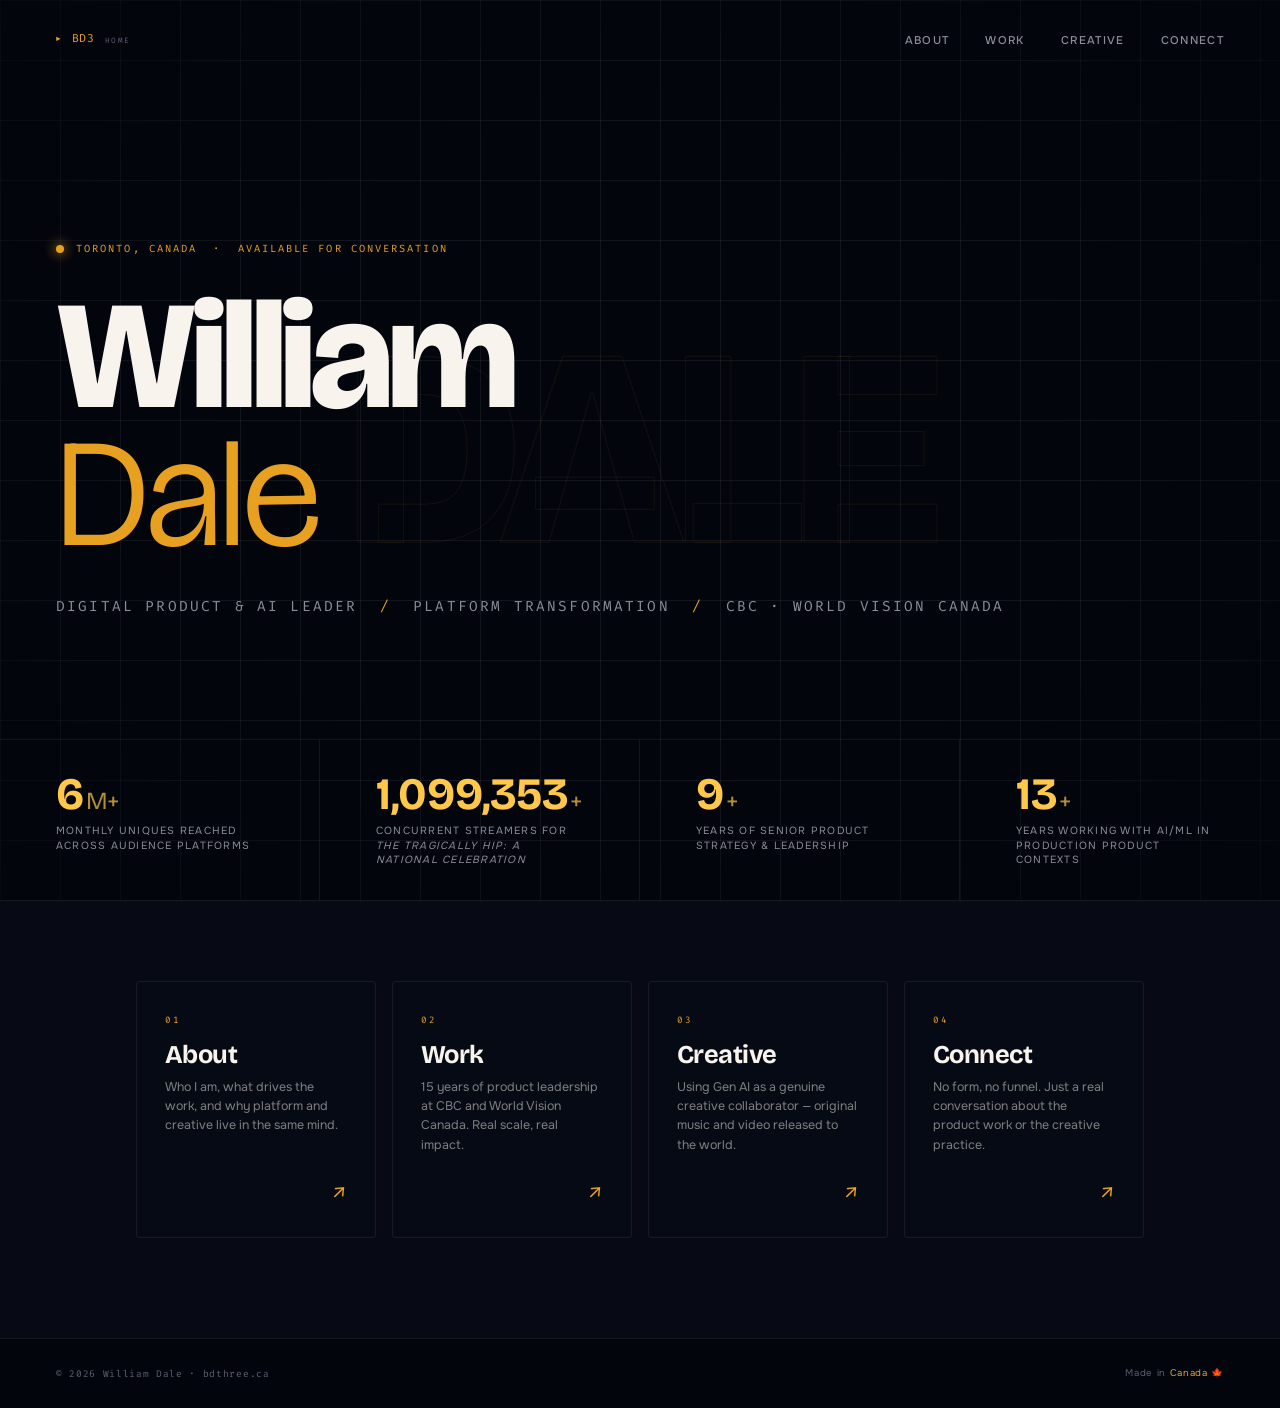
==== index.html @ 67bf6137 "1.1 Fix JS counter fallback — show real values when JS is disabled Set actual stat values as default" ====
<!DOCTYPE html>
<html lang="en">
<head>
  <!-- Google tag (gtag.js) -->
  <script async src="https://www.googletagmanager.com/gtag/js?id=G-SNCECWC2B8"></script>
  <script>
    window.dataLayer = window.dataLayer || [];
    function gtag(){dataLayer.push(arguments);}
    gtag('js', new Date());
    gtag('config', 'G-SNCECWC2B8');
  </script>

  <meta charset="UTF-8"/>
  <meta name="viewport" content="width=device-width, initial-scale=1.0"/>
  <title>William Dale · bdthree.ca</title>
  <meta name="description" content="William Dale — Digital Product & AI Enablement Leader. 15+ years building platforms. bdthree.ca">
  <meta name="robots" content="index,follow,max-image-preview:large"/>
  <meta name="theme-color" content="#03050d"/>

  <link rel="canonical" href="https://bdthree.ca/"/>
  <link rel="icon" href="./favicon.svg" type="image/svg+xml">
  <link rel="icon" href="./favicon.svg" sizes="any">
  <link rel="apple-touch-icon" href="./favicon.svg">

  <meta property="og:type" content="website"/>
  <meta property="og:site_name" content="bdthree.ca"/>
  <meta property="og:title" content="William Dale · Digital Product & AI Enablement Leader"/>
  <meta property="og:description" content="15+ years building platforms at scale across audience and donor ecosystems. Product leadership, platform transformation, and AI enablement."/>
  <meta property="og:url" content="https://bdthree.ca/"/>
  <meta property="og:image" content="https://bdthree.ca/og.jpg"/>
  <meta property="og:image:alt" content="William Dale — bdthree.ca"/>

  <meta name="twitter:card" content="summary_large_image"/>
  <meta name="twitter:title" content="William Dale · Digital Product & AI Enablement Leader"/>
  <meta name="twitter:description" content="15+ years building platforms at scale across audience and donor ecosystems. Product leadership, platform transformation, and AI enablement."/>
  <meta name="twitter:image" content="https://bdthree.ca/og.jpg"/>
  <meta name="twitter:site" content="@BDThree"/>
  <meta name="twitter:creator" content="@BDThree"/>

  <script type="application/ld+json">
    {
      "@context": "https://schema.org",
      "@type": "Person",
      "name": "William Dale",
      "url": "https://bdthree.ca/",
      "jobTitle": "Digital Product & AI Leader",
      "homeLocation": {
        "@type": "Place",
        "name": "Toronto, Ontario, Canada"
      },
      "sameAs": [
        "https://x.com/BDThree",
        "https://linkedin.com/in/williamdaleiii",
        "https://open.spotify.com/artist/2C3OkU57zIoGz4I8gv9fy4",
        "https://music.apple.com/ca/artist/william-j-dale-iii/1866255491",
        "https://music.amazon.ca/artists/B0GDWJ1SL1/william-j-dale-iii?marketplaceId=ART4WZ8MWBX2Y&musicTerritory=CA"
      ]
    }
  </script>
  <link rel="preconnect" href="https://fonts.googleapis.com">
  <link rel="preconnect" href="https://fonts.gstatic.com" crossorigin>
  <link href="https://fonts.googleapis.com/css2?family=Bricolage+Grotesque:opsz,wght@12..96,200..800&family=Onest:wght@300;400;500;600&family=Fira+Code:wght@300;400;500&display=swap" rel="stylesheet">
  <link rel="stylesheet" href="styles.css?v=7">
</head>
<body>

  <a class="skip-link" href="#main">Skip to content</a>

  <!-- NAV -->
  <nav id="nav">
    <a href="index.html" class="nav-logo">BD3<span class="nav-logo-home">Home</span></a>
    <ul class="nav-links">
      <li><a href="about.html">About</a></li>
      <li><a href="work.html">Work</a></li>
      <li><a href="creative.html">Creative</a></li>
      <li><a href="connect.html">Connect</a></li>
    </ul>
    <button class="nav-toggle" id="navToggle" type="button" aria-label="Open menu" aria-controls="mobileMenu" aria-expanded="false">
      <span class="nav-toggle-lines" aria-hidden="true">
        <span></span><span></span><span></span>
      </span>
    </button>
  </nav>

  <!-- MOBILE MENU -->
  <div class="mobile-menu" id="mobileMenu" aria-hidden="true" role="dialog" aria-modal="true" aria-label="Mobile menu">
    <div class="mm-top">
      <div class="mm-title">Menu</div>
      <button class="nav-toggle" id="navToggleClose" type="button" aria-label="Close menu" aria-controls="mobileMenu" aria-expanded="true">
        <span class="nav-toggle-lines" aria-hidden="true">
          <span></span><span></span><span></span>
        </span>
      </button>
    </div>

    <ul class="mm-list">
      <li>
        <a href="about.html" data-close-menu>
          <span class="mm-left"><span class="mm-k">01</span><span class="mm-v">About</span></span>
          <span class="mm-arrow" aria-hidden="true">↘</span>
        </a>
      </li>
      <li>
        <a href="work.html" data-close-menu>
          <span class="mm-left"><span class="mm-k">02</span><span class="mm-v">Work</span></span>
          <span class="mm-arrow" aria-hidden="true">↘</span>
        </a>
      </li>
      <li>
        <a href="creative.html" data-close-menu>
          <span class="mm-left"><span class="mm-k">03</span><span class="mm-v">Creative</span></span>
          <span class="mm-arrow" aria-hidden="true">↘</span>
        </a>
      </li>
      <li>
        <a href="connect.html" data-close-menu>
          <span class="mm-left"><span class="mm-k">04</span><span class="mm-v">Connect</span></span>
          <span class="mm-arrow" aria-hidden="true">↘</span>
        </a>
      </li>
    </ul>

    <div class="mm-bottom">
      <span>Toronto, Canada</span>
      <a href="connect.html" data-close-menu>Available for conversation</a>
    </div>
  </div>

  <main id="main" tabindex="-1">
  <!-- ══ HERO ══ -->
  <section id="hero">
    <div class="hero-grid" aria-hidden="true"></div>
    <div class="hero-scanline" aria-hidden="true"></div>
    <p class="hero-bg-text" aria-hidden="true">DALE</p>

    <div class="hero-content">
      <div class="hero-signal">
        <span class="signal-dot" aria-hidden="true"></span>
        <span class="signal-label">Toronto, Canada &nbsp;·&nbsp; Available for conversation</span>
      </div>
      <h1 class="hero-name">
        William
        <span class="hero-name-line2">Dale</span>
      </h1>
      <p class="hero-role">
        Digital Product &amp; AI Leader &nbsp;<span>/</span>&nbsp; Platform Transformation &nbsp;<span>/</span>&nbsp; CBC · World Vision Canada
      </p>
    </div>

    <div class="hero-stats" role="region" aria-label="Career context">
      <div class="hero-stat">
        <div class="stat-number">
          <span class="counter" data-target="7">7</span><span class="stat-suffix">M+</span>
        </div>
        <div class="stat-label">Monthly uniques reached across audience platforms</div>
      </div>
      <div class="hero-stat">
        <div class="stat-number">
          <span class="counter" data-target="1100000">1,100,000</span><span class="stat-suffix">+</span>
        </div>
        <div class="stat-label">Concurrent streamers for <em>The Tragically Hip: A National Celebration</em></div>
      </div>
      <div class="hero-stat">
        <div class="stat-number">
          <span class="counter" data-target="10">10</span><span class="stat-suffix">+</span>
        </div>
        <div class="stat-label">Years of senior product strategy &amp; leadership</div>
      </div>
      <div class="hero-stat">
        <div class="stat-number">
          <span class="counter" data-target="14">14</span><span class="stat-suffix">+</span>
        </div>
        <div class="stat-label">Years working with AI/ML in production product contexts</div>
      </div>
    </div>
  </section>

  <!-- ══ PAGE NAVIGATION CARDS ══ -->
  <section class="home-nav" aria-label="Site navigation">
    <div class="container">
      <div class="home-nav-grid">

        <a href="about.html" class="home-nav-card reveal">
          <span class="hnc-num">01</span>
          <span class="hnc-title">About</span>
          <span class="hnc-desc">Who I am, what drives the work, and why platform and creative live in the same mind.</span>
          <span class="hnc-arrow" aria-hidden="true">↗</span>
        </a>

        <a href="work.html" class="home-nav-card reveal d1">
          <span class="hnc-num">02</span>
          <span class="hnc-title">Work</span>
          <span class="hnc-desc">15 years of product leadership at CBC and World Vision Canada. Real scale, real impact.</span>
          <span class="hnc-arrow" aria-hidden="true">↗</span>
        </a>

        <a href="creative.html" class="home-nav-card reveal d2">
          <span class="hnc-num">03</span>
          <span class="hnc-title">Creative</span>
          <span class="hnc-desc">Using Gen AI as a genuine creative collaborator — original music and video released to the world.</span>
          <span class="hnc-arrow" aria-hidden="true">↗</span>
        </a>

        <a href="connect.html" class="home-nav-card reveal d3">
          <span class="hnc-num">04</span>
          <span class="hnc-title">Connect</span>
          <span class="hnc-desc">No form, no funnel. Just a real conversation about the product work or the creative practice.</span>
          <span class="hnc-arrow" aria-hidden="true">↗</span>
        </a>

      </div>
    </div>
  </section>

  </main>

  <footer>
    <p class="footer-left">© 2026 William Dale · <span>bdthree.ca</span></p>
    <p class="footer-right">Made in <span>Canada 🍁</span></p>
  </footer>

  <script src="main.js"></script>
</body>
</html>
---- styles.css ----
*, *::before, *::after { box-sizing: border-box; margin: 0; padding: 0; }

    :root {
      --black:   #03050d;
      --black2:  #070a14;
      --navy:    #0a0d1a;
      --amber:   #e8a020;
      --amber2:  #ffc84a;
      --amber-dim: rgba(232,160,32,0.12);
      --amber-glow: rgba(232,160,32,0.06);
      --cream:   #f5ede0;
      --cream2:  #ede0cc;
      --ink:     #1a1410;
      --white:   #f8f4ed;
      --muted:   #5a6070;
      --muted2:  #8a8f9a;
      --rule:    rgba(248,244,237,0.07);
      --rule-warm: rgba(232,160,32,0.2);
    }

    html { scroll-behavior: smooth; }
    body {
      font-family: 'Onest', sans-serif;
      background: var(--black);
      color: var(--white);
      overflow-x: hidden;
    }

    /* ── Focus ───────────────────────────────────── */
    :focus-visible {
      outline: 2px solid var(--amber);
      outline-offset: 4px;
      border-radius: 2px;
    }

    /* ── Skip link (WCAG 2.4.1) ──────────────────── */
    .skip-link {
      position: absolute;
      top: 12px;
      left: 12px;
      z-index: 9999;
      padding: 12px 14px;
      border-radius: 8px;
      background: rgba(3,5,13,0.92);
      border: 1px solid var(--rule-warm);
      color: var(--white);
      text-decoration: none;
      transform: translateY(-160%);
      transition: transform 0.2s ease;
    }
    .skip-link:focus-visible { transform: translateY(0); }

    /* ── Nav ─────────────────────────────────────── */
    nav {
      position: fixed; top: 0; left: 0; right: 0; z-index: 200;
      display: flex; align-items: center; justify-content: space-between;
      padding: 28px 56px;
      transition: all 0.5s cubic-bezier(0.23,1,0.32,1);
    }
    nav.scrolled {
      background: rgba(3,5,13,0.92);
      backdrop-filter: blur(16px);
      padding: 16px 56px;
      border-bottom: 1px solid var(--rule);
    }
    .nav-logo {
      font-family: 'Fira Code', monospace;
      font-size: 0.72rem; letter-spacing: 0.06em;
      color: var(--amber); text-decoration: none;
      display: flex; align-items: center; gap: 10px;
    }
    .nav-logo::before {
      content: '▶';
      font-size: 0.5rem;
      animation: pulse-logo 2s infinite;
    }
    @keyframes pulse-logo {
      0%,100% { opacity: 1; } 50% { opacity: 0.3; }
    }
    .nav-links { display: flex; gap: 36px; list-style: none; }
    .nav-links a {
      font-size: 0.7rem; font-weight: 500; letter-spacing: 0.12em;
      text-transform: uppercase; color: var(--muted2);
      text-decoration: none; transition: color 0.25s;
      position: relative;
    }
    .nav-links a::after {
      content: ''; position: absolute; bottom: -4px; left: 0; right: 0;
      height: 1px; background: var(--amber);
      transform: scaleX(0); transform-origin: left;
      transition: transform 0.3s cubic-bezier(0.23,1,0.32,1);
    }
    .nav-links a:hover { color: var(--white); }
    .nav-links a:hover::after { transform: scaleX(1); }

    .nav-toggle {
      display: none;
      align-items: center;
      justify-content: center;
      width: 44px;
      height: 44px;
      border-radius: 6px;
      border: 1px solid var(--rule);
      background: rgba(3,5,13,0.35);
      backdrop-filter: blur(10px);
      color: var(--white);
      cursor: pointer;
      transition: background 0.25s, border-color 0.25s, transform 0.25s;
    }
    .nav-toggle:hover { background: rgba(232,160,32,0.08); border-color: var(--rule-warm); transform: translateY(-1px); }
    .nav-toggle-lines { position: relative; width: 18px; height: 12px; }
    .nav-toggle-lines span {
      position: absolute; left: 0; right: 0;
      height: 2px; border-radius: 2px;
      background: linear-gradient(90deg, var(--white), rgba(248,244,237,0.7));
      transition: transform 0.25s cubic-bezier(0.23,1,0.32,1), top 0.25s cubic-bezier(0.23,1,0.32,1), opacity 0.2s;
    }
    .nav-toggle-lines span:nth-child(1) { top: 0; }
    .nav-toggle-lines span:nth-child(2) { top: 5px; }
    .nav-toggle-lines span:nth-child(3) { top: 10px; }

    body.menu-open .nav-toggle-lines span:nth-child(1) { top: 5px; transform: rotate(45deg); }
    body.menu-open .nav-toggle-lines span:nth-child(2) { opacity: 0; }
    body.menu-open .nav-toggle-lines span:nth-child(3) { top: 5px; transform: rotate(-45deg); }

    .mobile-menu {
      position: fixed;
      inset: 0;
      z-index: 220;
      display: grid;
      grid-template-rows: auto 1fr auto;
      padding: 20px;
      background: rgba(3,5,13,0.92);
      backdrop-filter: blur(18px);
      opacity: 0;
      pointer-events: none;
      transition: opacity 0.25s ease;
    }
    body.menu-open .mobile-menu { opacity: 1; pointer-events: auto; }
    .mm-top {
      display: flex;
      align-items: center;
      justify-content: space-between;
      padding: 8px 4px 16px;
      border-bottom: 1px solid var(--rule);
    }
    .mm-title {
      font-family: 'Fira Code', monospace;
      font-size: 0.65rem;
      letter-spacing: 0.18em;
      text-transform: uppercase;
      color: var(--muted2);
    }
    .mm-list {
      list-style: none;
      margin: 18px 0 0;
      display: grid;
      gap: 10px;
    }
    .mm-list a {
      display: flex;
      align-items: center;
      justify-content: space-between;
      padding: 18px 16px;
      border-radius: 10px;
      border: 1px solid var(--rule);
      text-decoration: none;
      background: rgba(7,10,20,0.55);
      color: var(--white);
      transition: background 0.25s, border-color 0.25s, transform 0.25s;
    }
    .mm-list a:hover { background: rgba(232,160,32,0.08); border-color: var(--rule-warm); transform: translateY(-1px); }
    .mm-left {
      display: grid;
      gap: 6px;
    }
    .mm-k { font-family: 'Fira Code', monospace; font-size: 0.58rem; letter-spacing: 0.18em; text-transform: uppercase; color: var(--muted2); }
    .mm-v { font-family: 'Bricolage Grotesque', sans-serif; font-size: 1.25rem; letter-spacing: -0.02em; }
    .mm-arrow { color: var(--amber); font-size: 1.2rem; }
    .mm-bottom {
      padding-top: 14px;
      border-top: 1px solid var(--rule);
      font-family: 'Fira Code', monospace;
      font-size: 0.62rem;
      color: var(--muted);
      letter-spacing: 0.08em;
      display: flex;
      justify-content: space-between;
      align-items: center;
      gap: 12px;
    }
    .mm-bottom a { color: var(--amber2); text-decoration: none; }

    /* ── Container ───────────────────────────────── */
    .container { max-width: 1120px; margin: 0 auto; padding: 0 56px; }

    /* ════════════════════════════════════════════
       HERO
    ════════════════════════════════════════════ */
    #hero {
      min-height: 100svh;
      display: grid;
      grid-template-rows: 1fr auto;
      padding-top: 120px;
      padding-bottom: 0;
      background: var(--black);
      position: relative;
      overflow: hidden;
    }

    /* Scan-line animation */
    .hero-scanline {
      position: absolute;
      left: 0; right: 0;
      height: 1px;
      background: linear-gradient(90deg, transparent 0%, var(--amber) 30%, var(--amber2) 50%, var(--amber) 70%, transparent 100%);
      opacity: 0;
      pointer-events: none;
      z-index: 3;
      animation: scanline 6s 1.5s ease-in-out infinite;
    }
    @keyframes scanline {
      0%   { top: 0%;   opacity: 0; }
      5%   { opacity: 0.6; }
      95%  { opacity: 0.4; }
      100% { top: 100%; opacity: 0; }
    }

    /* Grid overlay */
    .hero-grid {
      position: absolute; inset: 0;
      background-image:
        linear-gradient(var(--rule) 1px, transparent 1px),
        linear-gradient(90deg, var(--rule) 1px, transparent 1px);
      background-size: 60px 60px;
      mask-image: radial-gradient(ellipse 80% 90% at 50% 50%, black 40%, transparent 100%);
      pointer-events: none; z-index: 1;
    }

    /* Giant background wordmark */
    .hero-bg-text {
      position: absolute;
      top: 50%; left: 50%;
      transform: translate(-50%, -50%);
      font-family: 'Bricolage Grotesque', sans-serif;
      font-size: clamp(18vw, 22vw, 26vw);
      font-weight: 900;
      line-height: 1;
      color: transparent;
      -webkit-text-stroke: 1px rgba(232,160,32,0.07);
      white-space: nowrap;
      pointer-events: none;
      z-index: 1;
      user-select: none;
      letter-spacing: -0.04em;
    }

    .hero-content {
      position: relative; z-index: 4;
      display: flex; flex-direction: column; justify-content: center;
      padding: 0 56px;
    }
    .hero-signal {
      display: flex; align-items: center; gap: 12px;
      margin-bottom: 32px;
      opacity: 0; animation: fade-up 0.7s 0.3s forwards;
    }
    .signal-dot {
      width: 8px; height: 8px; border-radius: 50%;
      background: var(--amber);
      box-shadow: 0 0 12px var(--amber), 0 0 24px rgba(232,160,32,0.4);
      animation: pulse-dot 2s infinite;
    }
    @keyframes pulse-dot {
      0%,100% { transform: scale(1); box-shadow: 0 0 12px var(--amber), 0 0 24px rgba(232,160,32,0.4); }
      50% { transform: scale(1.3); box-shadow: 0 0 20px var(--amber), 0 0 40px rgba(232,160,32,0.6); }
    }
    .signal-label {
      font-family: 'Fira Code', monospace;
      font-size: 0.65rem; letter-spacing: 0.2em;
      text-transform: uppercase; color: var(--amber);
    }

    .hero-name {
      font-family: 'Bricolage Grotesque', sans-serif;
      font-size: clamp(5rem, 12vw, 11rem);
      font-weight: 800;
      line-height: 0.9;
      letter-spacing: -0.04em;
      color: var(--white);
      margin-bottom: 10px;
      opacity: 0; animation: fade-up 1s 0.5s forwards;
    }
    .hero-name-line2 {
      color: var(--amber);
      display: block;
      font-weight: 300;
      letter-spacing: -0.02em;
    }

    .hero-role {
      font-family: 'Fira Code', monospace;
      font-size: clamp(0.7rem, 1.2vw, 0.9rem);
      letter-spacing: 0.15em;
      color: var(--muted2);
      margin-top: 24px; margin-bottom: 0;
      opacity: 0; animation: fade-up 0.7s 0.9s forwards;
      text-transform: uppercase;
    }
    .hero-role span { color: var(--amber); }

    /* Stats strip at bottom of hero */
    .hero-stats {
      position: relative; z-index: 4;
      display: grid;
      grid-template-columns: repeat(4, 1fr);
      border-top: 1px solid var(--rule);
      opacity: 0; animation: fade-in 0.8s 1.3s forwards;
    }
    .hero-stat {
      padding: 32px 56px;
      border-right: 1px solid var(--rule);
      position: relative; overflow: hidden;
      transition: background 0.3s;
    }
    .hero-stat:last-child { border-right: none; }
    .hero-stat::before {
      content: ''; position: absolute;
      top: 0; left: 0; right: 0; height: 2px;
      background: linear-gradient(90deg, var(--amber), transparent);
      transform: scaleX(0); transform-origin: left;
      transition: transform 0.4s cubic-bezier(0.23,1,0.32,1);
    }
    .hero-stat:hover { background: var(--amber-glow); }
    .hero-stat:hover::before { transform: scaleX(1); }
    .stat-number {
      font-family: 'Bricolage Grotesque', sans-serif;
      font-size: clamp(2rem, 3.5vw, 3rem);
      font-weight: 700;
      color: var(--amber2);
      line-height: 1;
      margin-bottom: 8px;
      display: flex; align-items: baseline; gap: 2px;
    }
    .stat-suffix { font-size: 0.55em; font-weight: 400; opacity: 0.7; }
    .stat-label {
      font-size: 0.65rem; letter-spacing: 0.12em;
      text-transform: uppercase; color: var(--muted2);
      line-height: 1.4;
    }

    @keyframes fade-up { from { opacity:0; transform:translateY(28px); } to { opacity:1; transform:translateY(0); } }
    @keyframes fade-in  { from { opacity:0; } to { opacity:1; } }

    /* ════════════════════════════════════════════
       SECTION SHARED
    ════════════════════════════════════════════ */
    .section-kicker {
      font-family: 'Fira Code', monospace;
      font-size: 0.62rem; letter-spacing: 0.25em;
      text-transform: uppercase; color: var(--amber);
      display: flex; align-items: center; gap: 12px;
      margin-bottom: 20px;
    }
    .section-kicker::before {
      content: ''; display: block;
      width: 32px; height: 1px; background: var(--amber);
    }

    /* ════════════════════════════════════════════
       ABOUT
    ════════════════════════════════════════════ */
    #about {
      padding: 140px 0 120px;
      background: var(--black2);
      position: relative;
      overflow: hidden;
    }
    /* Big background number */
    .bg-num {
      position: absolute;
      font-family: 'Bricolage Grotesque', sans-serif;
      font-size: clamp(20vw, 28vw, 38vw);
      font-weight: 900;
      color: transparent;
      -webkit-text-stroke: 1px rgba(248,244,237,0.03);
      right: -2vw; bottom: -4vw;
      line-height: 1;
      pointer-events: none;
      user-select: none;
      z-index: 0;
    }

    .about-layout {
      display: grid;
      grid-template-columns: 1fr 2fr;
      gap: 80px;
      align-items: start;
      position: relative; z-index: 1;
    }
    .about-headline {
      font-family: 'Bricolage Grotesque', sans-serif;
      font-size: clamp(2.4rem, 4.5vw, 4rem);
      font-weight: 800;
      line-height: 1.0;
      letter-spacing: -0.03em;
      color: var(--white);
      margin-bottom: 48px;
    }
    .about-headline em { font-style: normal; font-weight: 200; color: var(--amber); }

    .about-meta-list { display: flex; flex-direction: column; }
    .about-meta-row {
      display: flex; justify-content: space-between; align-items: baseline;
      padding: 14px 0; border-bottom: 1px solid var(--rule);
      gap: 16px;
    }
    .about-meta-row:first-child { border-top: 1px solid var(--rule); }
    .amr-key {
      font-family: 'Fira Code', monospace;
      font-size: 0.58rem; letter-spacing: 0.15em;
      text-transform: uppercase; color: var(--muted);
      flex-shrink: 0;
    }
    .amr-val { font-size: 0.8rem; color: var(--muted2); text-align: right; }
    .amr-val a { color: var(--amber); text-decoration: none; }
    .amr-val a:hover { text-decoration: underline; }

    .about-body p {
      font-family: 'Onest', sans-serif;
      font-size: 1.05rem; line-height: 1.95;
      color: rgba(248,244,237,0.65);
      margin-bottom: 24px;
    }
    .about-body p:first-child {
      font-family: 'Bricolage Grotesque', sans-serif;
      font-size: clamp(1.3rem, 2.2vw, 1.65rem);
      font-weight: 300;
      line-height: 1.5;
      letter-spacing: -0.01em;
      color: var(--white);
    }
    .about-body strong { color: var(--white); font-weight: 600; }
    .about-body em { color: var(--amber); font-style: normal; }

    /* ════════════════════════════════════════════
       TICKER
    ════════════════════════════════════════════ */
    .ticker-strip {
      border-top: 1px solid var(--rule);
      border-bottom: 1px solid var(--rule);
      background: var(--navy);
      padding: 18px 0;
      overflow: hidden;
      white-space: nowrap;
    }
    .ticker-inner {
      display: inline-flex; gap: 0;
      animation: ticker 28s linear infinite;
    }
    .ticker-inner:hover { animation-play-state: paused; }
    @keyframes ticker { from { transform: translateX(0); } to { transform: translateX(-50%); } }
    .ticker-item {
      font-family: 'Fira Code', monospace;
      font-size: 0.68rem; letter-spacing: 0.1em;
      text-transform: uppercase;
      color: var(--muted2);
      padding: 0 28px;
      display: inline-flex; align-items: center; gap: 28px;
    }
    .ticker-item::after {
      content: '✦';
      color: var(--amber);
      font-size: 0.5rem;
    }
    .ticker-item:hover { color: var(--amber); }

    /* ════════════════════════════════════════════
       EXPERIENCE
    ════════════════════════════════════════════ */
    #experience {
      padding: 140px 0;
      background: var(--black);
      position: relative;
      overflow: hidden;
    }
    .exp-header {
      display: flex; align-items: flex-end;
      justify-content: space-between;
      margin-bottom: 80px;
    }
    .exp-headline {
      font-family: 'Bricolage Grotesque', sans-serif;
      font-size: clamp(2.8rem, 6vw, 5.5rem);
      font-weight: 800;
      letter-spacing: -0.03em;
      line-height: 0.95;
      color: var(--white);
    }
    .exp-headline em { font-style: normal; font-weight: 200; color: var(--amber); display: block; }
    .exp-count {
      font-family: 'Fira Code', monospace;
      font-size: 0.65rem; letter-spacing: 0.15em;
      color: var(--muted);
      text-transform: uppercase;
      padding-bottom: 8px;
    }

    /* Timeline */
    .timeline {
      position: relative;
      padding-left: 40px;
    }
    .timeline::before {
      content: ''; position: absolute;
      left: 0; top: 0; bottom: 0;
      width: 1px;
      background: linear-gradient(to bottom, var(--amber), rgba(232,160,32,0.1) 90%, transparent);
    }

    .employer-group { margin-bottom: 72px; }
    .employer-group:last-child { margin-bottom: 0; }

    .employer-label {
      display: flex; align-items: center; gap: 16px;
      margin-bottom: 32px;
      position: relative;
    }
    .employer-label::before {
      content: ''; position: absolute;
      left: -46px; top: 50%;
      width: 12px; height: 12px; border-radius: 50%;
      background: var(--amber);
      box-shadow: 0 0 16px rgba(232,160,32,0.6);
      transform: translateY(-50%);
    }
    .employer-name-tag {
      font-family: 'Fira Code', monospace;
      font-size: 0.65rem; letter-spacing: 0.18em;
      text-transform: uppercase; color: var(--amber);
      border: 1px solid var(--rule-warm);
      padding: 5px 14px; border-radius: 2px;
      background: var(--amber-dim);
    }
    .employer-tenure {
      font-family: 'Fira Code', monospace;
      font-size: 0.62rem; color: var(--muted);
      letter-spacing: 0.08em;
    }

    .role-card {
      background: var(--black2);
      border: 1px solid var(--rule);
      border-left: 2px solid rgba(232,160,32,0.2);
      padding: 36px 40px;
      margin-bottom: 12px;
      position: relative;
      transition: border-left-color 0.3s, background 0.3s;
    }
    .role-card:hover {
      background: var(--navy);
      border-left-color: var(--amber);
    }
    .role-card-header {
      display: flex; justify-content: space-between;
      align-items: flex-start; gap: 24px;
      margin-bottom: 16px;
    }
    .role-title {
      font-family: 'Bricolage Grotesque', sans-serif;
      font-size: 1.35rem; font-weight: 600;
      color: var(--white); line-height: 1.2;
    }
    .role-period {
      font-family: 'Fira Code', monospace;
      font-size: 0.62rem; color: var(--muted);
      letter-spacing: 0.06em; white-space: nowrap;
      padding-top: 4px; flex-shrink: 0;
    }
    .role-desc {
      font-family: 'Onest', sans-serif;
      font-size: 0.88rem; line-height: 1.85;
      color: rgba(248,244,237,0.55);
      margin-bottom: 16px;
    }
    .role-bullets { list-style: none; margin-bottom: 20px; }
    .role-bullets li {
      font-family: 'Onest', sans-serif;
      font-size: 0.83rem; line-height: 1.75;
      color: rgba(248,244,237,0.5);
      padding-left: 20px; position: relative;
      margin-bottom: 5px;
    }
    .role-bullets li::before {
      content: '→'; position: absolute; left: 0;
      color: var(--amber); font-size: 0.72rem;
    }
    .role-tags { display: flex; flex-wrap: wrap; gap: 6px; }
    .role-tag {
      font-family: 'Fira Code', monospace;
      font-size: 0.56rem; letter-spacing: 0.1em;
      color: var(--muted2);
      border: 1px solid rgba(255,255,255,0.07);
      padding: 3px 10px; border-radius: 2px;
      transition: all 0.25s;
    }
    .role-card:hover .role-tag {
      border-color: var(--rule-warm);
      color: var(--amber);
    }

    /* Education row */
    .edu-strip {
      margin-top: 72px;
      display: grid; grid-template-columns: repeat(3,1fr);
      gap: 1px; background: var(--rule);
      border: 1px solid var(--rule);
    }
    .edu-cell {
      background: var(--black);
      padding: 28px 32px;
      transition: background 0.3s;
    }
    .edu-cell:hover { background: var(--navy); }
    .edu-inst {
      font-family: 'Fira Code', monospace;
      font-size: 0.58rem; letter-spacing: 0.15em;
      text-transform: uppercase; color: var(--amber);
      margin-bottom: 10px;
    }
    .edu-prog {
      font-family: 'Bricolage Grotesque', sans-serif;
      font-size: 1rem; font-weight: 500;
      color: var(--white); margin-bottom: 8px;
      line-height: 1.3;
    }
    .edu-yr {
      font-family: 'Fira Code', monospace;
      font-size: 0.6rem; color: var(--muted);
    }


    /* ════════════════════════════════════════════
       PARALLAX ALBUM ART
    ════════════════════════════════════════════ */
    .cr-parallax-wrap {
      position: relative;
      height: 70vh;
      min-height: 480px;
      max-height: 700px;
      overflow: hidden;
    }
    .cr-parallax-img {
      position: absolute;
      inset: -20% 0;
      background-size: cover;
      background-position: center 30%;
      background-repeat: no-repeat;
      will-change: transform;
      transition: transform 0.05s linear;
    }
    /* Gradient overlays: dark top (from experience section), rich amber mid, dark bottom into content */
    .cr-parallax-overlay {
      position: absolute;
      inset: 0;
      background:
        linear-gradient(to bottom,
          var(--cream) 0%,
          rgba(245,237,224,0) 18%,
          rgba(20,10,4,0.35) 50%,
          rgba(10,5,2,0.75) 80%,
          var(--cream) 100%
        );
      pointer-events: none;
    }
    .cr-parallax-content {
      position: absolute;
      bottom: 52px;
      left: 56px;
      z-index: 2;
    }
    .cr-parallax-eyebrow {
      font-family: 'Fira Code', monospace;
      font-size: 0.6rem;
      letter-spacing: 0.3em;
      text-transform: uppercase;
      color: var(--amber2);
      margin-bottom: 10px;
      text-shadow: 0 2px 12px rgba(0,0,0,0.6);
    }
    .cr-parallax-title {
      font-family: 'Bricolage Grotesque', sans-serif;
      font-size: clamp(2.8rem, 6vw, 5.5rem);
      font-weight: 800;
      letter-spacing: -0.03em;
      line-height: 0.95;
      color: #fff;
      text-shadow: 0 4px 32px rgba(0,0,0,0.7), 0 1px 4px rgba(0,0,0,0.9);
      margin-bottom: 12px;
    }
    .cr-parallax-sub {
      font-family: 'Fira Code', monospace;
      font-size: 0.72rem;
      letter-spacing: 0.15em;
      color: rgba(255,255,255,0.65);
      text-shadow: 0 2px 8px rgba(0,0,0,0.7);
    }

    /* Album art thumbnail floats beside card on wider screens */
    .cr-card-art {
      width: 64px;
      height: 64px;
      border-radius: 4px;
      object-fit: cover;
      flex-shrink: 0;
      box-shadow: 0 4px 16px rgba(26,20,16,0.2);
      margin-bottom: 16px;
    }

    @media (max-width: 600px) {
      .cr-parallax-wrap { height: 50vh; min-height: 320px; }
      .cr-parallax-content { bottom: 32px; left: 24px; }
      .cr-parallax-title { font-size: clamp(2rem, 10vw, 3rem); }
    }


    /* ── Album Art Parallax ─────────────────────── */
    .cr-parallax-wrap {
      position: relative;
      height: 70vh;
      min-height: 460px;
      max-height: 700px;
      overflow: hidden;
    }
    .cr-parallax-img {
      position: absolute;
      inset: 0;
      background-image: url('[data-uri]');
      background-size: cover;
      background-position: center center;
      background-attachment: fixed;
    }
    .cr-parallax-overlay {
      position: absolute; inset: 0;
      background: linear-gradient(
        to bottom,
        var(--cream) 0%,
        rgba(245,237,224,0.05) 18%,
        rgba(8,4,2,0.55) 60%,
        rgba(4,2,1,0.88) 85%,
        var(--cream) 100%
      );
      pointer-events: none;
    }
    .cr-parallax-content {
      position: absolute;
      bottom: 56px; left: 56px; right: 56px;
      z-index: 2;
    }
    .cr-parallax-eyebrow {
      font-family: 'Fira Code', monospace;
      font-size: 0.6rem; letter-spacing: 0.3em;
      text-transform: uppercase;
      color: var(--amber2); margin-bottom: 12px;
      text-shadow: 0 1px 8px rgba(0,0,0,0.9);
    }
    .cr-parallax-title {
      font-family: 'Bricolage Grotesque', sans-serif;
      font-size: clamp(3rem, 7vw, 6rem);
      font-weight: 800; letter-spacing: -0.03em;
      line-height: 0.92; color: #fff;
      text-shadow: 0 4px 40px rgba(0,0,0,0.8);
      margin-bottom: 14px;
    }
    .cr-parallax-sub {
      font-family: 'Fira Code', monospace;
      font-size: 0.72rem; letter-spacing: 0.15em;
      color: rgba(255,255,255,0.55);
      text-shadow: 0 1px 6px rgba(0,0,0,0.9);
    }
    .cr-card-art {
      width: 60px; height: 60px;
      border-radius: 4px; object-fit: cover;
      box-shadow: 0 4px 16px rgba(26,20,16,0.2);
      margin-bottom: 14px; display: block;
    }
    @media (max-width: 960px) {
      .cr-parallax-img { background-attachment: scroll; }
    }
    @media (max-width: 600px) {
      .cr-parallax-wrap { height: 55vh; min-height: 320px; }
      .cr-parallax-content { bottom: 28px; left: 20px; right: 20px; }
    }

    /* ════════════════════════════════════════════
       DIAGONAL CUT
    ════════════════════════════════════════════ */
    .diagonal-cut {
      height: 120px;
      background: var(--black);
      clip-path: polygon(0 0, 100% 0, 100% 40%, 0 100%);
      position: relative; z-index: 2;
    }
    .diagonal-cut-inv {
      height: 120px;
      background: var(--cream);
      clip-path: polygon(0 60%, 100% 0, 100% 100%, 0 100%);
      margin-top: -120px;
      position: relative; z-index: 1;
    }

    /* ════════════════════════════════════════════
       CREATIVE - FULL INVERSION
    ════════════════════════════════════════════ */
    #creative {
      background: var(--cream);
      padding: 0 0 120px;
      position: relative;
      overflow: hidden;
    }
    .cr-intro-wrap { padding-top: 140px; padding-bottom: 56px; }
    #creative .container { padding-top: 64px; }

    /* Ink-wash background accent */
    .cr-ink {
      position: absolute;
      width: 700px; height: 700px; border-radius: 50%;
      background: radial-gradient(circle, rgba(26,20,16,0.06) 0%, transparent 65%);
      top: -100px; right: -150px;
      pointer-events: none;
    }

    .cr-header {
      display: flex; align-items: flex-end;
      justify-content: space-between;
      margin-bottom: 64px;
      gap: 32px;
    }
    .cr-headline {
      font-family: 'Bricolage Grotesque', sans-serif;
      font-size: clamp(2.8rem, 6vw, 5.5rem);
      font-weight: 800;
      letter-spacing: -0.03em;
      line-height: 0.95;
      color: var(--ink);
    }
    .cr-headline em { font-style: normal; font-weight: 200; color: #b06810; display: block; }
    .cr-kicker {
      font-family: 'Fira Code', monospace;
      font-size: 0.62rem; letter-spacing: 0.25em;
      text-transform: uppercase; color: #b06810;
      display: flex; align-items: center; gap: 10px;
      padding-bottom: 8px;
    }
    .cr-kicker::before { content: ''; display: block; width: 28px; height: 1px; background: #b06810; }

    .cr-intro-text {
      font-family: 'Onest', sans-serif;
      font-size: 1rem; line-height: 1.9;
      color: rgba(26,20,16,0.65);
      max-width: 680px; margin-bottom: 52px;
    }
    .cr-intro-text strong { color: var(--ink); }

    /* Platforms */
    .platforms { display: flex; flex-wrap: wrap; gap: 10px; margin-bottom: 56px; }
    .platform-badge {
      display: flex; align-items: center; gap: 8px;
      padding: 9px 18px;
      border: 1.5px solid rgba(26,20,16,0.15);
      border-radius: 3px;
      font-family: 'Fira Code', monospace;
      font-size: 0.62rem; letter-spacing: 0.1em;
      text-transform: uppercase; color: rgba(26,20,16,0.55);
      text-decoration: none;
      transition: all 0.25s; background: transparent;
    }
    .platform-badge:hover {
      border-color: #b06810;
      color: #b06810;
      background: rgba(176,104,16,0.06);
    }
    .platform-badge svg { width: 13px; height: 13px; fill: currentColor; }

    /* Creative cards - on light background */
    .cr-grid {
      display: grid; grid-template-columns: repeat(3,1fr);
      gap: 16px; margin-bottom: 48px;
    }
    .cr-card {
      border: 1.5px solid rgba(26,20,16,0.1);
      padding: 36px 28px;
      position: relative; overflow: hidden;
      transition: all 0.3s; background: var(--cream2);
    }
    .cr-card:hover {
      border-color: #b06810;
      background: #f0e4d0;
      transform: translateY(-3px);
      box-shadow: 0 12px 40px rgba(26,20,16,0.1);
    }
    .cr-card-num {
      font-family: 'Fira Code', monospace;
      font-size: 0.58rem; color: rgba(26,20,16,0.3);
      margin-bottom: 20px; letter-spacing: 0.1em;
    }
    .cr-card-title {
      font-family: 'Bricolage Grotesque', sans-serif;
      font-size: 1.2rem; font-weight: 600;
      color: var(--ink); margin-bottom: 12px; line-height: 1.25;
    }
    .cr-card-body {
      font-family: 'Onest', sans-serif;
      font-size: 0.8rem; line-height: 1.8;
      color: rgba(26,20,16,0.55); margin-bottom: 20px;
    }
    .cr-tools { display: flex; flex-wrap: wrap; gap: 5px; }
    .cr-tool {
      font-family: 'Fira Code', monospace;
      font-size: 0.54rem; letter-spacing: 0.07em;
      color: #b06810;
      border: 1px solid rgba(176,104,16,0.3);
      padding: 3px 9px; border-radius: 2px;
    }

    /* AI banner on light bg */
    .ai-banner {
      border: 1.5px solid rgba(26,20,16,0.1);
      background: rgba(26,20,16,0.03);
      padding: 28px 36px;
      display: flex; align-items: center;
      gap: 36px; flex-wrap: wrap;
    }
    .ai-label {
      font-family: 'Fira Code', monospace;
      font-size: 0.58rem; letter-spacing: 0.22em;
      text-transform: uppercase; color: #b06810;
      min-width: 100px;
    }
    .ai-items { display: flex; flex-wrap: wrap; gap: 18px; flex: 1; }
    .ai-item {
      font-size: 0.75rem; color: rgba(26,20,16,0.5);
      display: flex; align-items: center; gap: 6px;
    }
    .ai-item::before { content: '·'; color: #b06810; font-size: 0.6rem; }

    /* ════════════════════════════════════════════
       DIAGONAL BACK TO DARK
    ════════════════════════════════════════════ */
    .diagonal-back {
      height: 100px;
      background: var(--cream);
      clip-path: polygon(0 0, 100% 0, 100% 100%, 0 40%);
    }
    .diagonal-back-fill {
      height: 100px;
      background: var(--black);
      margin-top: -100px;
      clip-path: polygon(0 60%, 100% 0, 100% 100%, 0 100%);
    }

    /* ════════════════════════════════════════════
       CONNECT
    ════════════════════════════════════════════ */
    #contact {
      padding: 120px 0 140px;
      background: var(--black);
      position: relative; overflow: hidden;
    }
    .contact-bg-text {
      position: absolute;
      font-family: 'Bricolage Grotesque', sans-serif;
      font-size: clamp(16vw, 22vw, 30vw);
      font-weight: 900;
      color: transparent;
      -webkit-text-stroke: 1px rgba(248,244,237,0.025);
      bottom: -4vw; right: -2vw;
      line-height: 1; pointer-events: none; user-select: none;
      letter-spacing: -0.04em;
    }

    .contact-layout {
      display: grid; grid-template-columns: 1fr 1fr;
      gap: 80px; align-items: end;
      position: relative; z-index: 1;
    }
    .contact-headline {
      font-family: 'Bricolage Grotesque', sans-serif;
      font-size: clamp(3rem, 6vw, 5.5rem);
      font-weight: 800; letter-spacing: -0.03em;
      line-height: 0.95; color: var(--white);
      margin-bottom: 24px;
    }
    .contact-headline em { font-style: normal; font-weight: 200; color: var(--amber); }
    .contact-sub {
      font-family: 'Onest', sans-serif;
      font-size: 0.9rem; line-height: 1.85;
      color: rgba(248,244,237,0.45);
      max-width: 380px;
    }

    .contact-links { display: flex; flex-direction: column; gap: 1px; background: var(--rule); border: 1px solid var(--rule); }
    .contact-link {
      display: flex; align-items: center; justify-content: space-between;
      padding: 22px 28px; background: var(--black);
      text-decoration: none; transition: all 0.3s;
    }
    .contact-link:hover { background: var(--amber-dim); }
    .cl-key {
      font-family: 'Fira Code', monospace;
      font-size: 0.54rem; letter-spacing: 0.18em;
      text-transform: uppercase; color: var(--muted);
      margin-bottom: 5px;
    }
    .cl-val { font-size: 0.88rem; color: var(--white); transition: color 0.25s; }
    .cl-val a { color: inherit; text-decoration: none; }
    .cl-val a:hover { color: var(--amber); }
    .contact-link:hover .cl-val { color: var(--amber); }
    .cl-arrow {
      font-size: 1.2rem; color: var(--muted);
      transition: all 0.3s; line-height: 1;
    }
    .contact-link:hover .cl-arrow { color: var(--amber); transform: translate(5px, -5px); }

    /* ── Footer ──────────────────────────────────── */
    footer {
      padding: 28px 56px;
      border-top: 1px solid var(--rule);
      background: var(--black);
      display: flex; justify-content: space-between; align-items: center;
    }
    .footer-left {
      font-family: 'Fira Code', monospace;
      font-size: 0.6rem; color: var(--muted);
      letter-spacing: 0.07em;
    }
    .footer-right { font-size: 0.6rem; color: var(--muted); letter-spacing: 0.07em; }
    .footer-right span { color: var(--amber); }

    /* ── Scroll Reveal ───────────────────────────── */
    .reveal { transition: opacity 0.9s cubic-bezier(0.23,1,0.32,1), transform 0.9s cubic-bezier(0.23,1,0.32,1); }
    .reveal.js-ready { opacity: 0; transform: translateY(28px); }
    .reveal.in { opacity: 1 !important; transform: translateY(0) !important; }
    .d1 { transition-delay: 0.1s; }
    .d2 { transition-delay: 0.22s; }
    .d3 { transition-delay: 0.36s; }
    .d4 { transition-delay: 0.52s; }

    /* ════════════════════════════════════════════
       RESPONSIVE
    ════════════════════════════════════════════ */
    @media (max-width: 960px) {
      nav { padding: 22px 32px; }
      nav.scrolled { padding: 14px 32px; }
      .nav-links { display: none; }
      .nav-toggle { display: inline-flex; }
      .container { padding: 0 32px; }
      .hero-content { padding: 0 32px; }
      .hero-stats { grid-template-columns: repeat(2,1fr); }
      .hero-stat { padding: 24px 32px; }
      #about, #experience, #contact { padding: 96px 0; }
      .about-layout { grid-template-columns: 1fr; gap: 48px; }
      .exp-header { flex-direction: column; align-items: flex-start; gap: 12px; }
      .cr-grid { grid-template-columns: 1fr 1fr; }
      .cr-header { flex-direction: column; align-items: flex-start; gap: 16px; }
      .contact-layout { grid-template-columns: 1fr; gap: 52px; }
      .edu-strip { grid-template-columns: 1fr 1fr; }
      footer { padding: 24px 32px; }
    }

    @media (max-width: 600px) {
      nav { padding: 18px 20px; }
      .container { padding: 0 20px; }
      .hero-content { padding: 0 20px; }
      #hero { padding-top: 100px; }
      .hero-name { font-size: clamp(3.5rem, 15vw, 5.5rem); }
      .hero-stats {
        grid-template-columns: 1fr 1fr;
        border-top: 1px solid var(--rule);
      }
      .hero-stat { padding: 20px 20px; border-right: none; border-bottom: 1px solid var(--rule); }
      .hero-stat:nth-child(odd) { border-right: 1px solid var(--rule); }
      .hero-stat:nth-last-child(-n+2) { border-bottom: none; }
      .stat-number { font-size: 2rem; }
      #about, #experience, #contact { padding: 72px 0; }
      .about-headline { font-size: clamp(2rem, 9vw, 3rem); }
      .exp-headline, .cr-headline, .contact-headline { font-size: clamp(2.4rem, 11vw, 3.5rem); }
      .timeline { padding-left: 24px; }
      .employer-label::before { left: -30px; width: 9px; height: 9px; }
      .role-card { padding: 24px 20px; }
      .role-card-header { flex-direction: column; gap: 6px; }
      .cr-grid { grid-template-columns: 1fr; }
      .edu-strip { grid-template-columns: 1fr; }
      .ai-banner { flex-direction: column; align-items: flex-start; padding: 20px; }
      footer { flex-direction: column; gap: 8px; text-align: center; padding: 20px; }
      .diagonal-cut, .diagonal-cut-inv,
      .diagonal-back, .diagonal-back-fill { height: 60px; }
      .diagonal-cut-inv { margin-top: -60px; }
      .diagonal-back-fill { margin-top: -60px; }
      #creative .container { padding-top: 48px; }
      .cr-intro-wrap { padding-top: 96px; padding-bottom: 40px; }
    }

    /* ── Reduced Motion ──────────────────────────── */
    @media (prefers-reduced-motion: reduce) {
      *, *::before, *::after {
        animation-duration: 0.01ms !important;
        animation-iteration-count: 1 !important;
        transition-duration: 0.01ms !important;
      }
      .reveal, .reveal.js-ready { opacity: 1 !important; transform: none !important; }
      #crParallax { transform: none !important; }
      .cr-slide, .cr-slide.cr-slide--active { animation: none !important; transform: none !important; }
      .hero-name, .hero-signal, .hero-role,
      .hero-stats { opacity: 1 !important; animation: none !important; }
      .ticker-inner { animation: none !important; }
    }

    /* ── Parallax Album Banner ───────────────────── */
    .cr-parallax-wrap {
      position: relative;
      height: 68vh;
      min-height: 460px;
      max-height: 680px;
      overflow: hidden;
    }
    .cr-parallax-img {
      position: absolute;
      top: -25%;
      left: 0; right: 0;
      bottom: -25%;
      background-size: cover;
      background-position: center 30%;
      background-repeat: no-repeat;
      will-change: transform;
    }
    .cr-parallax-overlay {
      position: absolute; inset: 0;
      background: linear-gradient(
        to bottom,
        var(--cream) 0%,
        rgba(245,237,224,0) 15%,
        rgba(10,5,2,0.45) 55%,
        rgba(6,3,1,0.82) 85%,
        var(--cream) 100%
      );
      pointer-events: none;
    }
    .cr-parallax-content {
      position: absolute;
      bottom: 56px; left: 56px;
      z-index: 2;
    }
    .cr-parallax-eyebrow {
      font-family: 'Fira Code', monospace;
      font-size: 0.6rem; letter-spacing: 0.3em;
      text-transform: uppercase;
      color: var(--amber2); margin-bottom: 10px;
      text-shadow: 0 2px 12px rgba(0,0,0,0.8);
    }
    .cr-parallax-title {
      font-family: 'Bricolage Grotesque', sans-serif;
      font-size: clamp(2.8rem, 6vw, 5.5rem);
      font-weight: 800; letter-spacing: -0.03em;
      line-height: 0.95; color: #fff;
      text-shadow: 0 4px 32px rgba(0,0,0,0.8), 0 1px 4px rgba(0,0,0,0.9);
      margin-bottom: 12px;
    }
    .cr-parallax-sub {
      font-family: 'Fira Code', monospace;
      font-size: 0.72rem; letter-spacing: 0.15em;
      color: rgba(255,255,255,0.6);
      text-shadow: 0 2px 8px rgba(0,0,0,0.8);
    }
    .cr-card-art {
      width: 60px; height: 60px;
      border-radius: 4px; object-fit: cover;
      box-shadow: 0 4px 16px rgba(26,20,16,0.2);
      margin-bottom: 14px; display: block;
    }

    /* ── Rotating parallax slides ────────────────── */
    .cr-slide {
      position: absolute;
      top: -20%; left: 0; right: 0; bottom: -20%;
      background-size: cover;
      background-position: center 40%;
      background-repeat: no-repeat;
      opacity: 0;
      transition: opacity 1s ease-in-out;
      will-change: opacity, transform;
    }
    .cr-slide.cr-slide--active {
      opacity: 1;
      animation: cr-kenburns 6s ease-out forwards;
    }
    @keyframes cr-kenburns {
      from { transform: scale(1.06) translate(1.5%, 0.5%); }
      to   { transform: scale(1.0)  translate(0, 0); }
    }

    /* ── Dot indicators ──────────────────────────── */
    .cr-dots {
      position: absolute;
      bottom: 20px; right: 56px;
      z-index: 3;
      display: flex; gap: 8px; align-items: center;
    }
    .cr-dot {
      width: 8px; height: 8px;
      border-radius: 50%;
      border: none;
      background: rgba(255,255,255,0.35);
      cursor: pointer;
      padding: 0;
      transition: background 0.3s, transform 0.3s;
    }
    .cr-dot.cr-dot--active {
      background: var(--amber2);
      transform: scale(1.3);
    }

    /* ── Release cards (albums & singles) ────────── */
    .releases-section { margin-top: 72px; }
    .releases-heading {
      font-family: 'Fira Code', monospace;
      font-size: 0.65rem; letter-spacing: 0.25em;
      text-transform: uppercase;
      color: var(--muted); margin-bottom: 28px;
      border-bottom: 1px solid var(--rule);
      padding-bottom: 12px;
    }
    .albums-grid {
      display: grid;
      grid-template-columns: repeat(3, 1fr);
      gap: 24px;
    }
    .singles-grid {
      display: grid;
      grid-template-columns: repeat(2, 1fr);
      gap: 24px;
    }
    .release-card {
      background: var(--black2);
      border: 1px solid var(--rule);
      border-radius: 6px;
      padding: 20px;
      display: flex; flex-direction: column;
      transition: border-color 0.25s, transform 0.25s;
    }
    .release-card:hover {
      border-color: var(--amber2);
      transform: translateY(-3px);
    }
    .release-art {
      width: 100%; aspect-ratio: 1;
      object-fit: cover;
      border-radius: 4px;
      margin-bottom: 16px;
      display: block;
    }
    .release-type-badge {
      display: inline-block;
      font-family: 'Fira Code', monospace;
      font-size: 0.58rem; letter-spacing: 0.18em;
      text-transform: uppercase;
      border-radius: 2px;
      padding: 3px 8px;
      margin-bottom: 10px;
      align-self: flex-start;
    }
    .release-type-badge--album {
      background: rgba(232,160,32,0.15);
      color: var(--amber2);
      border: 1px solid rgba(232,160,32,0.3);
    }
    .release-type-badge--single {
      background: rgba(139,198,191,0.12);
      color: #8bc6bf;
      border: 1px solid rgba(139,198,191,0.25);
    }
    .release-title {
      font-family: 'Bricolage Grotesque', sans-serif;
      font-size: 1.1rem; font-weight: 700;
      color: var(--white); margin-bottom: 4px;
      letter-spacing: -0.02em;
    }
    .release-meta {
      font-family: 'Fira Code', monospace;
      font-size: 0.65rem; color: var(--muted);
      letter-spacing: 0.05em;
      margin-bottom: 16px;
      flex: 1;
    }
    .release-links {
      display: flex; flex-wrap: wrap; gap: 8px;
      margin-top: auto;
    }
    .release-link {
      font-family: 'Fira Code', monospace;
      font-size: 0.62rem; letter-spacing: 0.06em;
      color: var(--amber2);
      text-decoration: none;
      border: 1px solid rgba(232,160,32,0.3);
      border-radius: 2px;
      padding: 4px 10px;
      transition: background 0.2s, color 0.2s;
    }
    .release-link:hover {
      background: var(--amber2);
      color: var(--black);
    }

    @media (max-width: 960px) {
      .albums-grid { grid-template-columns: repeat(2, 1fr); }
    }
    @media (max-width: 600px) {
      .cr-parallax-wrap { height: 52vh; min-height: 300px; }
      .cr-parallax-content { bottom: 28px; left: 20px; }
      .cr-parallax-title { font-size: clamp(2rem, 10vw, 2.8rem); }
      .cr-dots { right: 20px; }
      .albums-grid { grid-template-columns: 1fr; }
      .singles-grid { grid-template-columns: 1fr; }
    }

    /* ── Nav logo home clarity ───────────────────── */
    .nav-logo-home {
      font-family: 'Fira Code', monospace;
      font-size: 0.48rem;
      letter-spacing: 0.2em;
      text-transform: uppercase;
      color: var(--muted);
      display: block;
      margin-top: 2px;
      transition: color 0.25s;
    }
    .nav-logo:hover .nav-logo-home { color: var(--amber); }

    /* ── Home nav cards ──────────────────────────── */
    .home-nav {
      background: var(--black2);
      border-top: 1px solid var(--rule);
      padding: 80px 0 100px;
    }
    .home-nav-grid {
      display: grid;
      grid-template-columns: repeat(4, 1fr);
      gap: 16px;
    }
    .home-nav-card {
      display: flex;
      flex-direction: column;
      padding: 32px 28px;
      border: 1px solid var(--rule);
      border-radius: 4px;
      background: rgba(7,10,20,0.5);
      text-decoration: none;
      color: var(--white);
      position: relative;
      overflow: hidden;
      transition: background 0.3s, border-color 0.3s, transform 0.3s cubic-bezier(0.23,1,0.32,1);
    }
    .home-nav-card::before {
      content: '';
      position: absolute;
      top: 0; left: 0; right: 0;
      height: 2px;
      background: linear-gradient(90deg, var(--amber), transparent);
      transform: scaleX(0);
      transform-origin: left;
      transition: transform 0.4s cubic-bezier(0.23,1,0.32,1);
    }
    .home-nav-card:hover {
      background: rgba(232,160,32,0.06);
      border-color: var(--rule-warm);
      transform: translateY(-3px);
    }
    .home-nav-card:hover::before { transform: scaleX(1); }
    .hnc-num {
      display: block;
      font-family: 'Fira Code', monospace;
      font-size: 0.58rem;
      letter-spacing: 0.2em;
      text-transform: uppercase;
      color: var(--amber);
      margin-bottom: 16px;
    }
    .hnc-title {
      display: block;
      font-family: 'Bricolage Grotesque', sans-serif;
      font-size: 1.6rem;
      font-weight: 700;
      letter-spacing: -0.02em;
      line-height: 1;
      margin-bottom: 10px;
    }
    .hnc-desc {
      display: block;
      font-family: 'Onest', sans-serif;
      font-size: 0.78rem;
      line-height: 1.55;
      color: rgba(248,244,237,0.5);
      flex: 1;
    }
    .hnc-arrow {
      display: block;
      color: var(--amber);
      font-size: 1.3rem;
      margin-top: 24px;
      align-self: flex-end;
      transition: transform 0.25s cubic-bezier(0.23,1,0.32,1);
    }
    .home-nav-card:hover .hnc-arrow { transform: translate(3px, -3px); }
    @media (max-width: 960px) {
      .home-nav-grid { grid-template-columns: 1fr 1fr; }
      .home-nav { padding: 60px 0 80px; }
    }
    @media (max-width: 600px) {
      .home-nav-grid { grid-template-columns: 1fr; }
      .home-nav { padding: 48px 0 64px; }
      .home-nav-card { padding: 24px 20px; }
    }

    /* ── edu-strip 4-col ─────────────────────────── */
    .edu-strip.four-col { grid-template-columns: repeat(4, 1fr); }
    @media (max-width: 960px) {
      .edu-strip.four-col { grid-template-columns: 1fr 1fr; }
    }
    @media (max-width: 600px) {
      .edu-strip.four-col { grid-template-columns: 1fr; }
    }

    /* ── Active page nav indicator ───────────────── */
    .nav-links a[aria-current="page"] {
      color: var(--white);
    }
    .nav-links a[aria-current="page"]::after {
      transform: scaleX(1);
    }
    .mm-list a[aria-current="page"] {
      background: rgba(232,160,32,0.08);
      border-color: var(--rule-warm);
    }

    /* ── Inner-page section top spacing ─────────── */
    #about, #experience, #contact {
      padding-top: 140px;
    }
    #creative {
      padding-top: 0;
    }
    @media (max-width: 960px) {
      #about, #experience, #contact { padding-top: 96px; }
    }
    @media (max-width: 600px) {
      #about, #experience, #contact { padding-top: 80px; }
    }
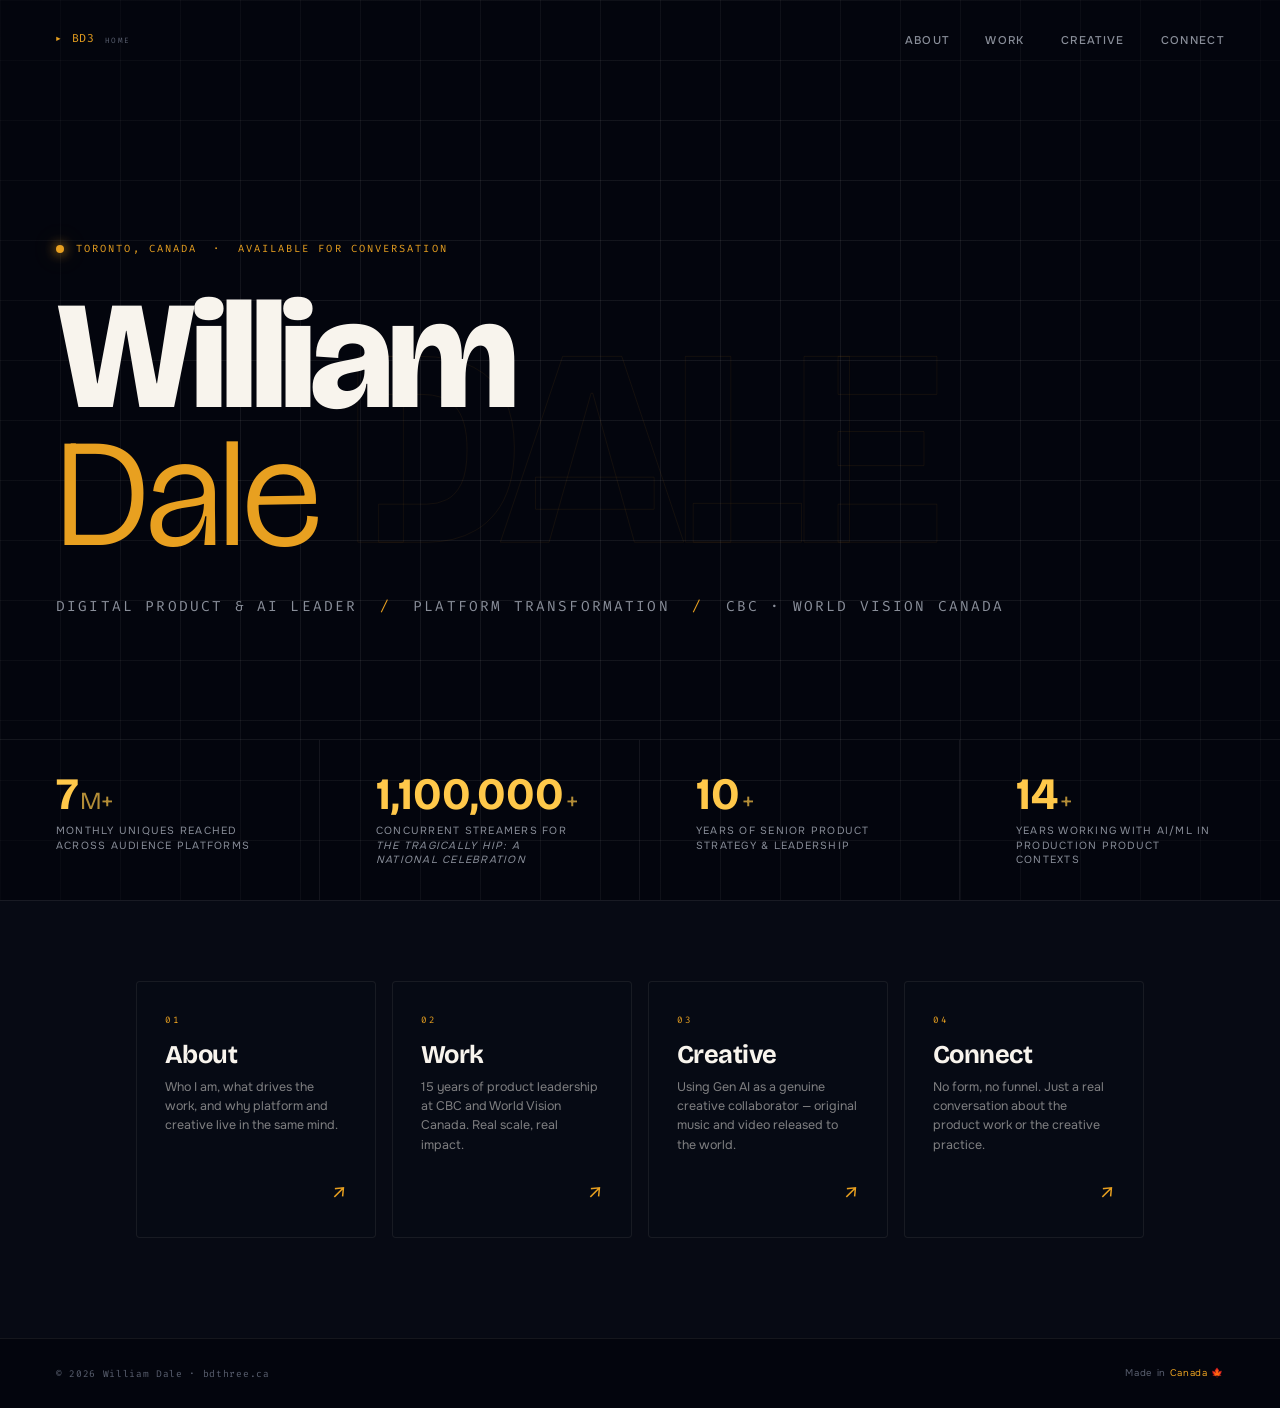
==== commit fde86e2e: "1.2 Replace meta descriptions with keyword-rich 150-160 char versions Each page now has a unique, sp" ====
--- a/index.html
+++ b/index.html
@@ -13,7 +13,7 @@
   <meta charset="UTF-8"/>
   <meta name="viewport" content="width=device-width, initial-scale=1.0"/>
   <title>William Dale · bdthree.ca</title>
-  <meta name="description" content="William Dale — Digital Product & AI Enablement Leader. 15+ years building platforms. bdthree.ca">
+  <meta name="description" content="William Dale — Digital product & AI leader with 15+ years at CBC and World Vision Canada. Platform transformation, AI enablement, and original music.">
   <meta name="robots" content="index,follow,max-image-preview:large"/>
   <meta name="theme-color" content="#03050d"/>
 
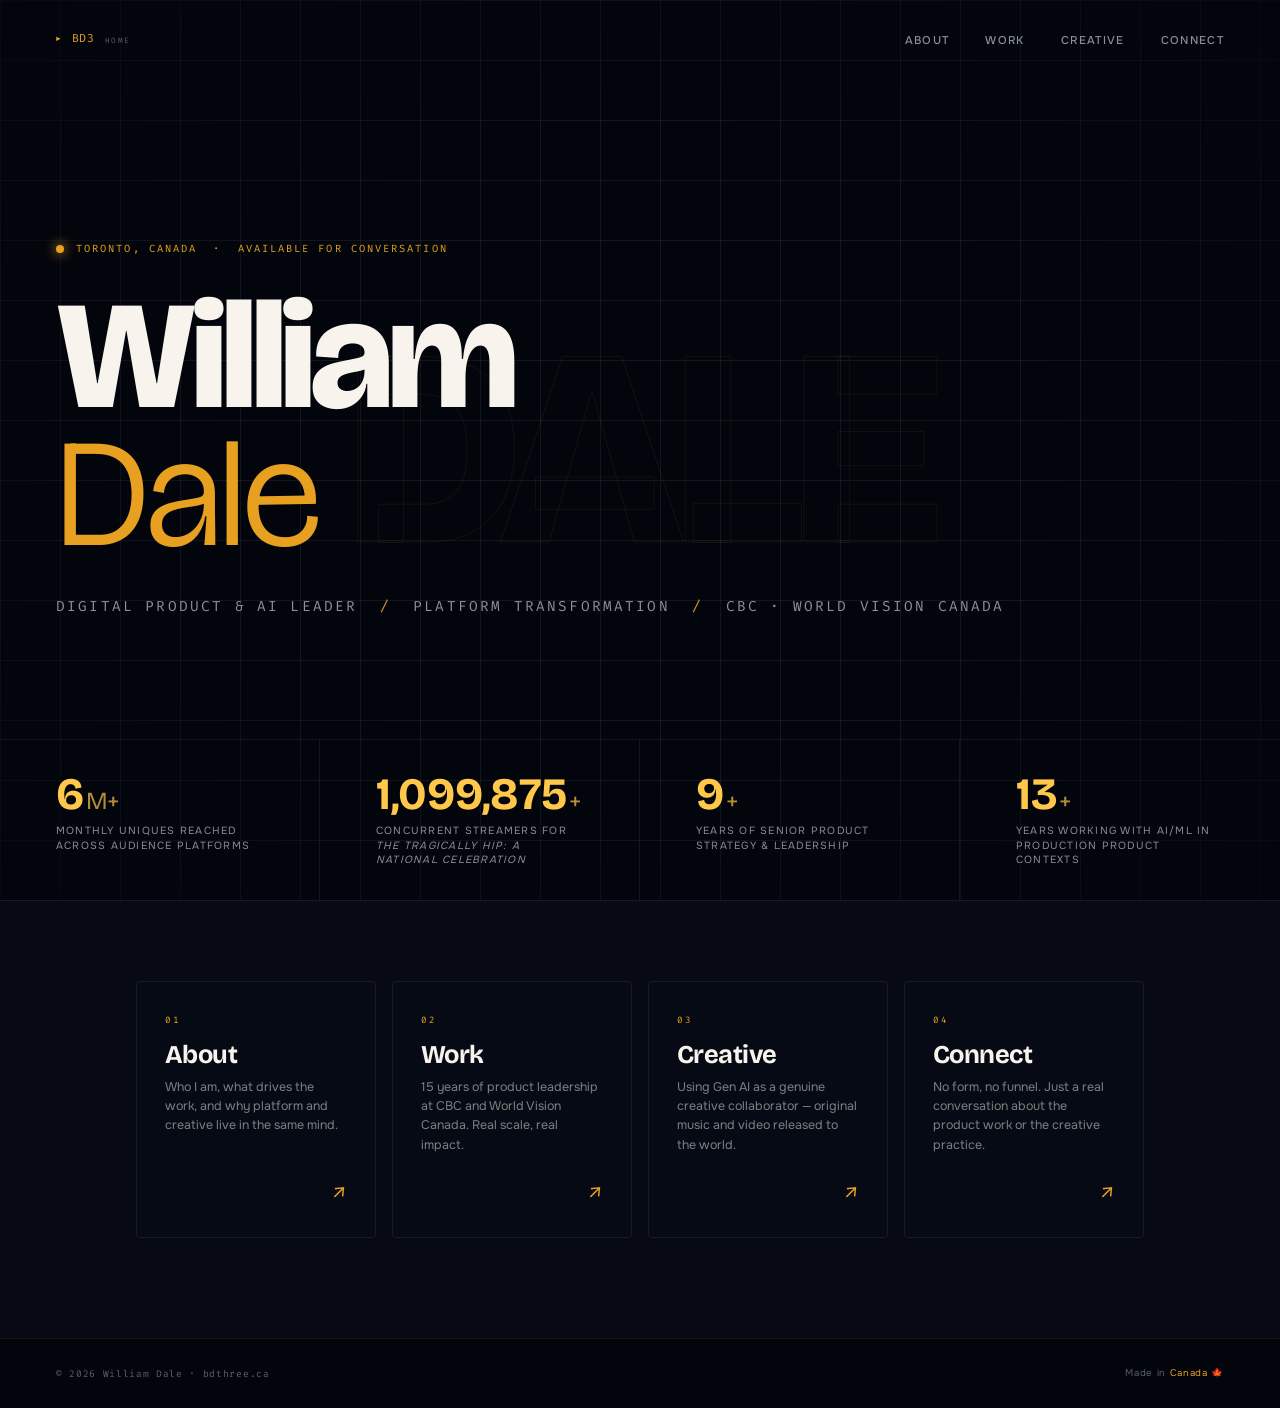
==== commit 470b88cd: "Fix OG image size and title length per opengraph.xyz audit - Convert og-default.png (1.2MB) to og-de" ====
--- a/index.html
+++ b/index.html
@@ -24,16 +24,16 @@
 
   <meta property="og:type" content="website"/>
   <meta property="og:site_name" content="bdthree.ca"/>
-  <meta property="og:title" content="William Dale · Digital Product & AI Enablement Leader"/>
-  <meta property="og:description" content="15+ years building platforms at scale across audience and donor ecosystems. Product leadership, platform transformation, and AI enablement."/>
+  <meta property="og:title" content="William Dale — Digital Product & AI Leader | bdthree.ca"/>
+  <meta property="og:description" content="William Dale — Digital product & AI leader with 15+ years at CBC and World Vision Canada. Platform transformation, AI enablement, and original music."/>
   <meta property="og:url" content="https://bdthree.ca/"/>
-  <meta property="og:image" content="https://bdthree.ca/og.jpg"/>
+  <meta property="og:image" content="https://bdthree.ca/images/og-default.jpg"/>
   <meta property="og:image:alt" content="William Dale — bdthree.ca"/>
 
   <meta name="twitter:card" content="summary_large_image"/>
-  <meta name="twitter:title" content="William Dale · Digital Product & AI Enablement Leader"/>
-  <meta name="twitter:description" content="15+ years building platforms at scale across audience and donor ecosystems. Product leadership, platform transformation, and AI enablement."/>
-  <meta name="twitter:image" content="https://bdthree.ca/og.jpg"/>
+  <meta name="twitter:title" content="William Dale — Digital Product & AI Leader | bdthree.ca"/>
+  <meta name="twitter:description" content="William Dale — Digital product & AI leader with 15+ years at CBC and World Vision Canada. Platform transformation, AI enablement, and original music."/>
+  <meta name="twitter:image" content="https://bdthree.ca/images/og-default.jpg"/>
   <meta name="twitter:site" content="@BDThree"/>
   <meta name="twitter:creator" content="@BDThree"/>
 
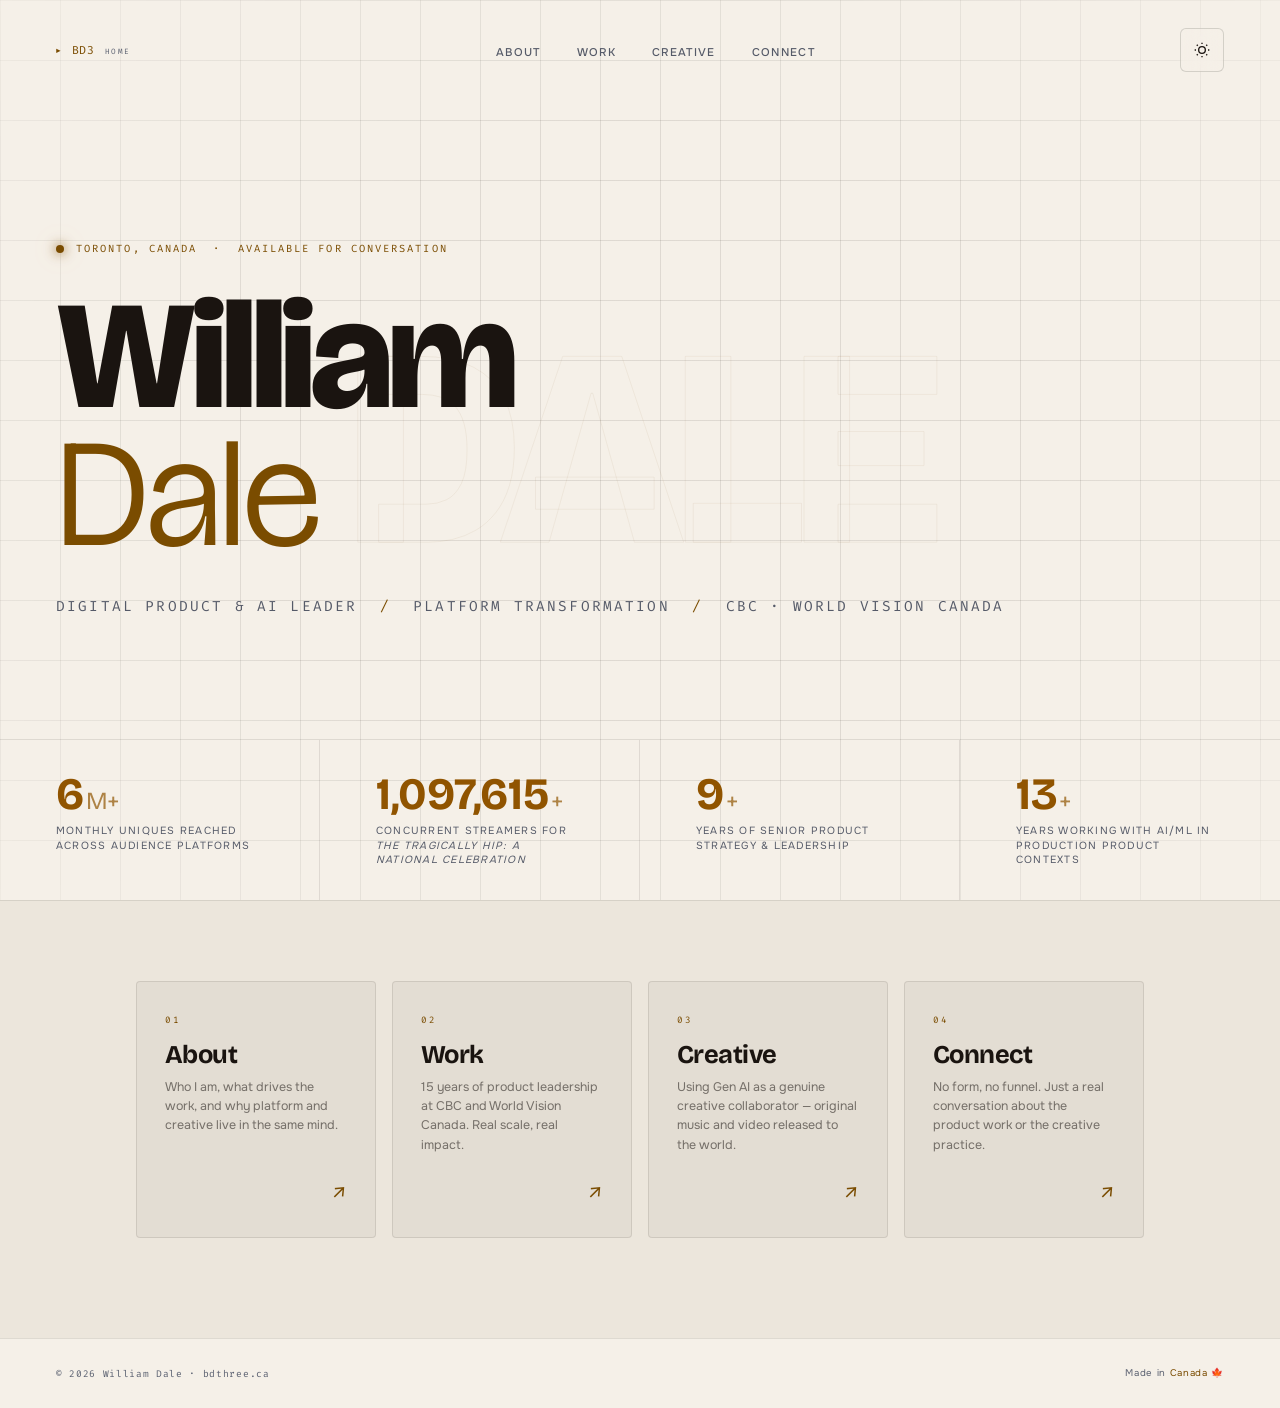
==== commit 167062ea: "Dark/light mode toggle, work page restructure, OG image, CI fixes, SEO - Dark/light mode: theme togg" ====
--- a/index.html
+++ b/index.html
@@ -13,7 +13,7 @@
   <meta charset="UTF-8"/>
   <meta name="viewport" content="width=device-width, initial-scale=1.0"/>
   <title>William Dale · bdthree.ca</title>
-  <meta name="description" content="William Dale — Digital product & AI leader with 15+ years at CBC and World Vision Canada. Platform transformation, AI enablement, and original music.">
+  <meta name="description" content="William Dale — Digital Product & AI Enablement Leader. 15+ years building platforms. bdthree.ca">
   <meta name="robots" content="index,follow,max-image-preview:large"/>
   <meta name="theme-color" content="#03050d"/>
 
@@ -24,16 +24,16 @@
 
   <meta property="og:type" content="website"/>
   <meta property="og:site_name" content="bdthree.ca"/>
-  <meta property="og:title" content="William Dale — Digital Product & AI Leader | bdthree.ca"/>
-  <meta property="og:description" content="William Dale — Digital product & AI leader with 15+ years at CBC and World Vision Canada. Platform transformation, AI enablement, and original music."/>
+  <meta property="og:title" content="William Dale · Digital Product & AI Enablement Leader"/>
+  <meta property="og:description" content="15+ years building platforms at scale across audience and donor ecosystems. Product leadership, platform transformation, and AI enablement."/>
   <meta property="og:url" content="https://bdthree.ca/"/>
-  <meta property="og:image" content="https://bdthree.ca/images/og-default.jpg"/>
+  <meta property="og:image" content="https://bdthree.ca/og.jpg"/>
   <meta property="og:image:alt" content="William Dale — bdthree.ca"/>
 
   <meta name="twitter:card" content="summary_large_image"/>
-  <meta name="twitter:title" content="William Dale — Digital Product & AI Leader | bdthree.ca"/>
-  <meta name="twitter:description" content="William Dale — Digital product & AI leader with 15+ years at CBC and World Vision Canada. Platform transformation, AI enablement, and original music."/>
-  <meta name="twitter:image" content="https://bdthree.ca/images/og-default.jpg"/>
+  <meta name="twitter:title" content="William Dale · Digital Product & AI Enablement Leader"/>
+  <meta name="twitter:description" content="15+ years building platforms at scale across audience and donor ecosystems. Product leadership, platform transformation, and AI enablement."/>
+  <meta name="twitter:image" content="https://bdthree.ca/og.jpg"/>
   <meta name="twitter:site" content="@BDThree"/>
   <meta name="twitter:creator" content="@BDThree"/>
 
@@ -60,7 +60,8 @@
   <link rel="preconnect" href="https://fonts.googleapis.com">
   <link rel="preconnect" href="https://fonts.gstatic.com" crossorigin>
   <link href="https://fonts.googleapis.com/css2?family=Bricolage+Grotesque:opsz,wght@12..96,200..800&family=Onest:wght@300;400;500;600&family=Fira+Code:wght@300;400;500&display=swap" rel="stylesheet">
-  <link rel="stylesheet" href="styles.css?v=7">
+  <script>(function(){var s=localStorage.getItem('theme');var d=!window.matchMedia||window.matchMedia('(prefers-color-scheme: dark)').matches;document.documentElement.setAttribute('data-theme',s||(d?'dark':'light'));})();</script>
+  <link rel="stylesheet" href="styles.css?v=8">
 </head>
 <body>
 
@@ -75,11 +76,17 @@
       <li><a href="creative.html">Creative</a></li>
       <li><a href="connect.html">Connect</a></li>
     </ul>
-    <button class="nav-toggle" id="navToggle" type="button" aria-label="Open menu" aria-controls="mobileMenu" aria-expanded="false">
-      <span class="nav-toggle-lines" aria-hidden="true">
-        <span></span><span></span><span></span>
-      </span>
-    </button>
+    <div class="nav-right">
+      <button class="theme-toggle" id="themeToggle" type="button" aria-label="Switch to light mode">
+        <svg class="theme-icon theme-icon--moon" viewBox="0 0 24 24" width="16" height="16" aria-hidden="true" fill="currentColor"><path d="M21 12.79A9 9 0 1 1 11.21 3 7 7 0 0 0 21 12.79z"/></svg>
+        <svg class="theme-icon theme-icon--sun" viewBox="0 0 24 24" width="16" height="16" aria-hidden="true" fill="none" stroke="currentColor" stroke-width="2"><circle cx="12" cy="12" r="5"/><line x1="12" y1="1" x2="12" y2="3"/><line x1="12" y1="21" x2="12" y2="23"/><line x1="4.22" y1="4.22" x2="5.64" y2="5.64"/><line x1="18.36" y1="18.36" x2="19.78" y2="19.78"/><line x1="1" y1="12" x2="3" y2="12"/><line x1="21" y1="12" x2="23" y2="12"/><line x1="4.22" y1="19.78" x2="5.64" y2="18.36"/><line x1="18.36" y1="5.64" x2="19.78" y2="4.22"/></svg>
+      </button>
+      <button class="nav-toggle" id="navToggle" type="button" aria-label="Open menu" aria-controls="mobileMenu" aria-expanded="false">
+        <span class="nav-toggle-lines" aria-hidden="true">
+          <span></span><span></span><span></span>
+        </span>
+      </button>
+    </div>
   </nav>
 
   <!-- MOBILE MENU -->
@@ -147,28 +154,28 @@
       </p>
     </div>
 
-    <div class="hero-stats" role="region" aria-label="Career context">
-      <div class="hero-stat">
-        <div class="stat-number">
-          <span class="counter" data-target="7">7</span><span class="stat-suffix">M+</span>
+    <div class="hero-stats" aria-label="Career context">
+      <div class="hero-stat">
+        <div class="stat-number">
+          <span class="counter" data-target="7">0</span><span class="stat-suffix">M+</span>
         </div>
         <div class="stat-label">Monthly uniques reached across audience platforms</div>
       </div>
       <div class="hero-stat">
         <div class="stat-number">
-          <span class="counter" data-target="1100000">1,100,000</span><span class="stat-suffix">+</span>
+          <span class="counter" data-target="1100000">0</span><span class="stat-suffix">+</span>
         </div>
         <div class="stat-label">Concurrent streamers for <em>The Tragically Hip: A National Celebration</em></div>
       </div>
       <div class="hero-stat">
         <div class="stat-number">
-          <span class="counter" data-target="10">10</span><span class="stat-suffix">+</span>
+          <span class="counter" data-target="10">0</span><span class="stat-suffix">+</span>
         </div>
         <div class="stat-label">Years of senior product strategy &amp; leadership</div>
       </div>
       <div class="hero-stat">
         <div class="stat-number">
-          <span class="counter" data-target="14">14</span><span class="stat-suffix">+</span>
+          <span class="counter" data-target="14">0</span><span class="stat-suffix">+</span>
         </div>
         <div class="stat-label">Years working with AI/ML in production product contexts</div>
       </div>
--- a/styles.css
+++ b/styles.css
@@ -1455,3 +1455,108 @@
     @media (max-width: 600px) {
       #about, #experience, #contact { padding-top: 80px; }
     }
+
+    /* ── Email link on About page ────────────── */
+    .amr-val a { color: var(--amber); text-decoration: none; }
+    .amr-val a:hover { text-decoration: underline; }
+
+    /* ── Nav right wrapper (theme toggle + hamburger) */
+    .nav-right {
+      display: flex;
+      align-items: center;
+      gap: 8px;
+    }
+
+    /* ── Theme toggle button ─────────────────── */
+    .theme-toggle {
+      display: flex;
+      align-items: center;
+      justify-content: center;
+      width: 44px;
+      height: 44px;
+      border-radius: 6px;
+      border: 1px solid var(--rule);
+      background: rgba(3,5,13,0.35);
+      backdrop-filter: blur(10px);
+      color: var(--white);
+      cursor: pointer;
+      transition: background 0.25s, border-color 0.25s;
+    }
+    .theme-toggle:hover { background: rgba(232,160,32,0.08); border-color: var(--rule-warm); }
+    .theme-icon { display: none; }
+    [data-theme="dark"] .theme-icon--moon,
+    html:not([data-theme]) .theme-icon--moon { display: block; }
+    [data-theme="light"] .theme-icon--sun { display: block; }
+
+    /* ── Light mode: CSS variable overrides ───── */
+    [data-theme="light"] {
+      --black:      #f5f0e8;
+      --black2:     #ece6dc;
+      --navy:       #e0d8cc;
+      --white:      #1a1410;
+      --muted:      #5a6070;
+      --muted2:     #555a68;
+      --rule:       rgba(26,20,16,0.1);
+      --rule-warm:  rgba(122,76,0,0.25);
+      --amber:      #7a4c00;
+      --amber2:     #905400;
+      --amber-dim:  rgba(122,76,0,0.08);
+      --amber-glow: rgba(122,76,0,0.04);
+      --cream:      #e8e0d4;
+      --cream2:     #d8d0c4;
+      --ink:        #1a1410;
+    }
+
+    /* ── Light mode: hardcoded colour overrides ─ */
+    [data-theme="light"] nav.scrolled {
+      background: rgba(245,240,232,0.95);
+    }
+    [data-theme="light"] .nav-toggle,
+    [data-theme="light"] .theme-toggle {
+      background: rgba(245,240,232,0.35);
+      border-color: rgba(26,20,16,0.15);
+    }
+    [data-theme="light"] .nav-toggle-lines span {
+      background: linear-gradient(90deg, var(--white), rgba(26,20,16,0.65));
+    }
+    [data-theme="light"] .mobile-menu {
+      background: rgba(245,240,232,0.97);
+    }
+    [data-theme="light"] .mm-list a {
+      background: rgba(26,20,16,0.04);
+    }
+    [data-theme="light"] .skip-link {
+      background: rgba(245,240,232,0.97);
+      border-color: rgba(26,20,16,0.15);
+    }
+    [data-theme="light"] .hero-bg-text {
+      -webkit-text-stroke: 1px rgba(122,76,0,0.06);
+    }
+    [data-theme="light"] .bg-num {
+      -webkit-text-stroke: 1px rgba(26,20,16,0.03);
+    }
+    [data-theme="light"] .contact-bg-text {
+      -webkit-text-stroke: 1px rgba(122,76,0,0.05);
+    }
+    [data-theme="light"] .home-nav-card {
+      background: rgba(26,20,16,0.04);
+    }
+    [data-theme="light"] .home-nav-card:hover {
+      background: rgba(122,76,0,0.06);
+    }
+    [data-theme="light"] .hnc-desc {
+      color: rgba(26,20,16,0.55);
+    }
+    [data-theme="light"] .role-card {
+      border-left-color: rgba(122,76,0,0.2);
+    }
+    [data-theme="light"] .role-desc {
+      color: rgba(26,20,16,0.65);
+    }
+    [data-theme="light"] .role-bullets li {
+      color: rgba(26,20,16,0.6);
+    }
+    [data-theme="light"] .role-tag {
+      background: rgba(122,76,0,0.08);
+      border-color: rgba(122,76,0,0.2);
+    }
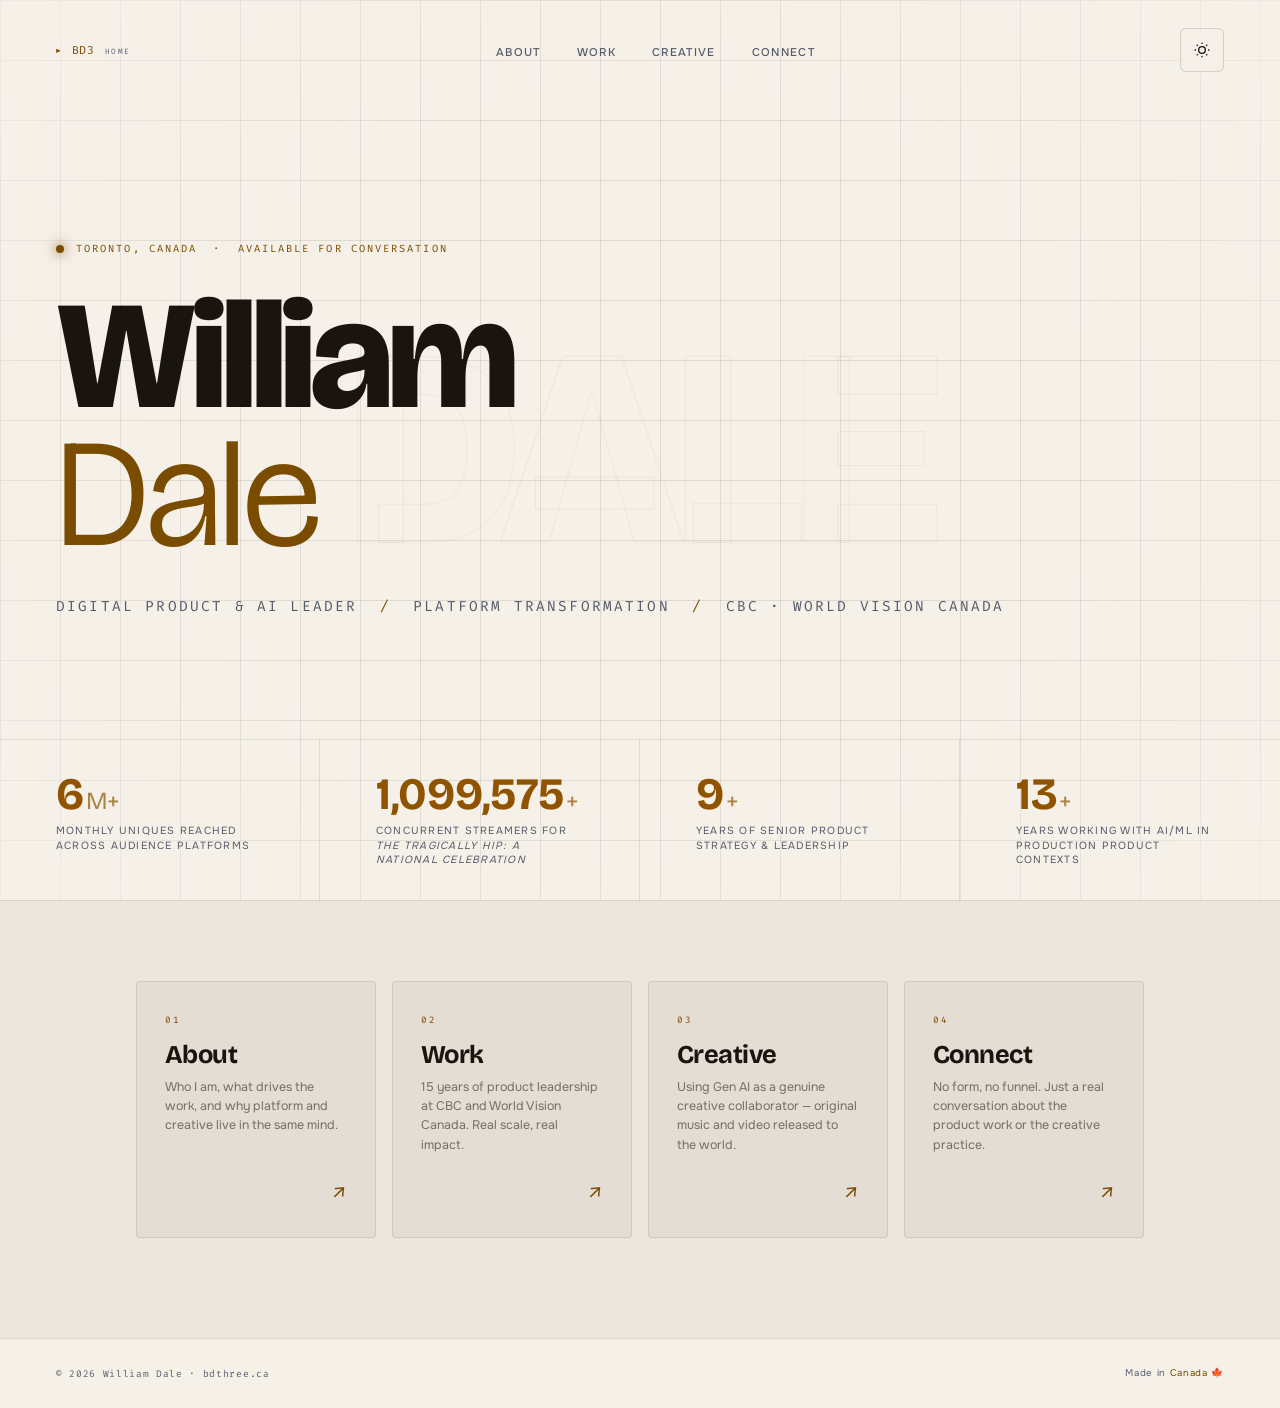
==== commit 554da4d4: "Cache-bust main.js to fix theme toggle on repeat visitors Browser was serving old cached main.js wit" ====
--- a/index.html
+++ b/index.html
@@ -226,6 +226,6 @@
     <p class="footer-right">Made in <span>Canada 🍁</span></p>
   </footer>
 
-  <script src="main.js"></script>
+  <script src="main.js?v=2"></script>
 </body>
 </html>
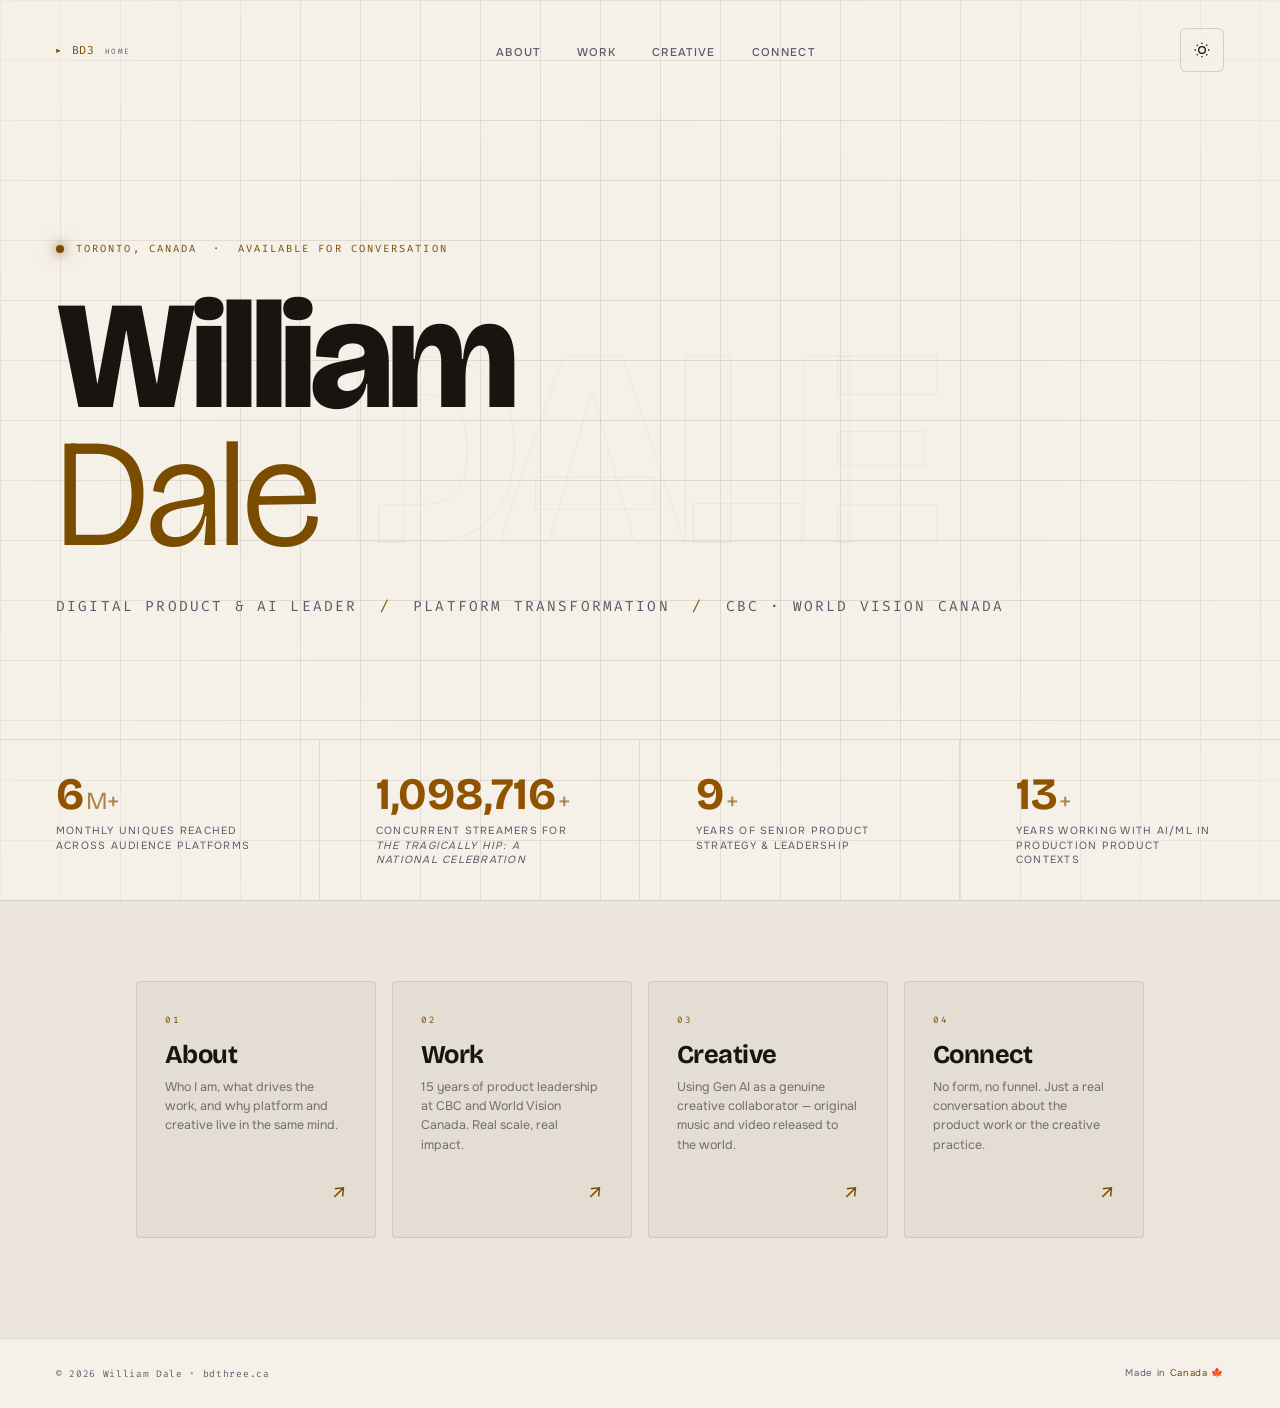
==== commit e9bfa1da: "Fix arrow emoji rendering on iOS mobile ↗ (U+2197) is auto-upgraded to coloured emoji on iOS. Adding" ====
--- a/index.html
+++ b/index.html
@@ -191,28 +191,28 @@
           <span class="hnc-num">01</span>
           <span class="hnc-title">About</span>
           <span class="hnc-desc">Who I am, what drives the work, and why platform and creative live in the same mind.</span>
-          <span class="hnc-arrow" aria-hidden="true">↗</span>
+          <span class="hnc-arrow" aria-hidden="true">↗&#xFE0E;</span>
         </a>
 
         <a href="work.html" class="home-nav-card reveal d1">
           <span class="hnc-num">02</span>
           <span class="hnc-title">Work</span>
           <span class="hnc-desc">15 years of product leadership at CBC and World Vision Canada. Real scale, real impact.</span>
-          <span class="hnc-arrow" aria-hidden="true">↗</span>
+          <span class="hnc-arrow" aria-hidden="true">↗&#xFE0E;</span>
         </a>
 
         <a href="creative.html" class="home-nav-card reveal d2">
           <span class="hnc-num">03</span>
           <span class="hnc-title">Creative</span>
           <span class="hnc-desc">Using Gen AI as a genuine creative collaborator — original music and video released to the world.</span>
-          <span class="hnc-arrow" aria-hidden="true">↗</span>
+          <span class="hnc-arrow" aria-hidden="true">↗&#xFE0E;</span>
         </a>
 
         <a href="connect.html" class="home-nav-card reveal d3">
           <span class="hnc-num">04</span>
           <span class="hnc-title">Connect</span>
           <span class="hnc-desc">No form, no funnel. Just a real conversation about the product work or the creative practice.</span>
-          <span class="hnc-arrow" aria-hidden="true">↗</span>
+          <span class="hnc-arrow" aria-hidden="true">↗&#xFE0E;</span>
         </a>
 
       </div>
